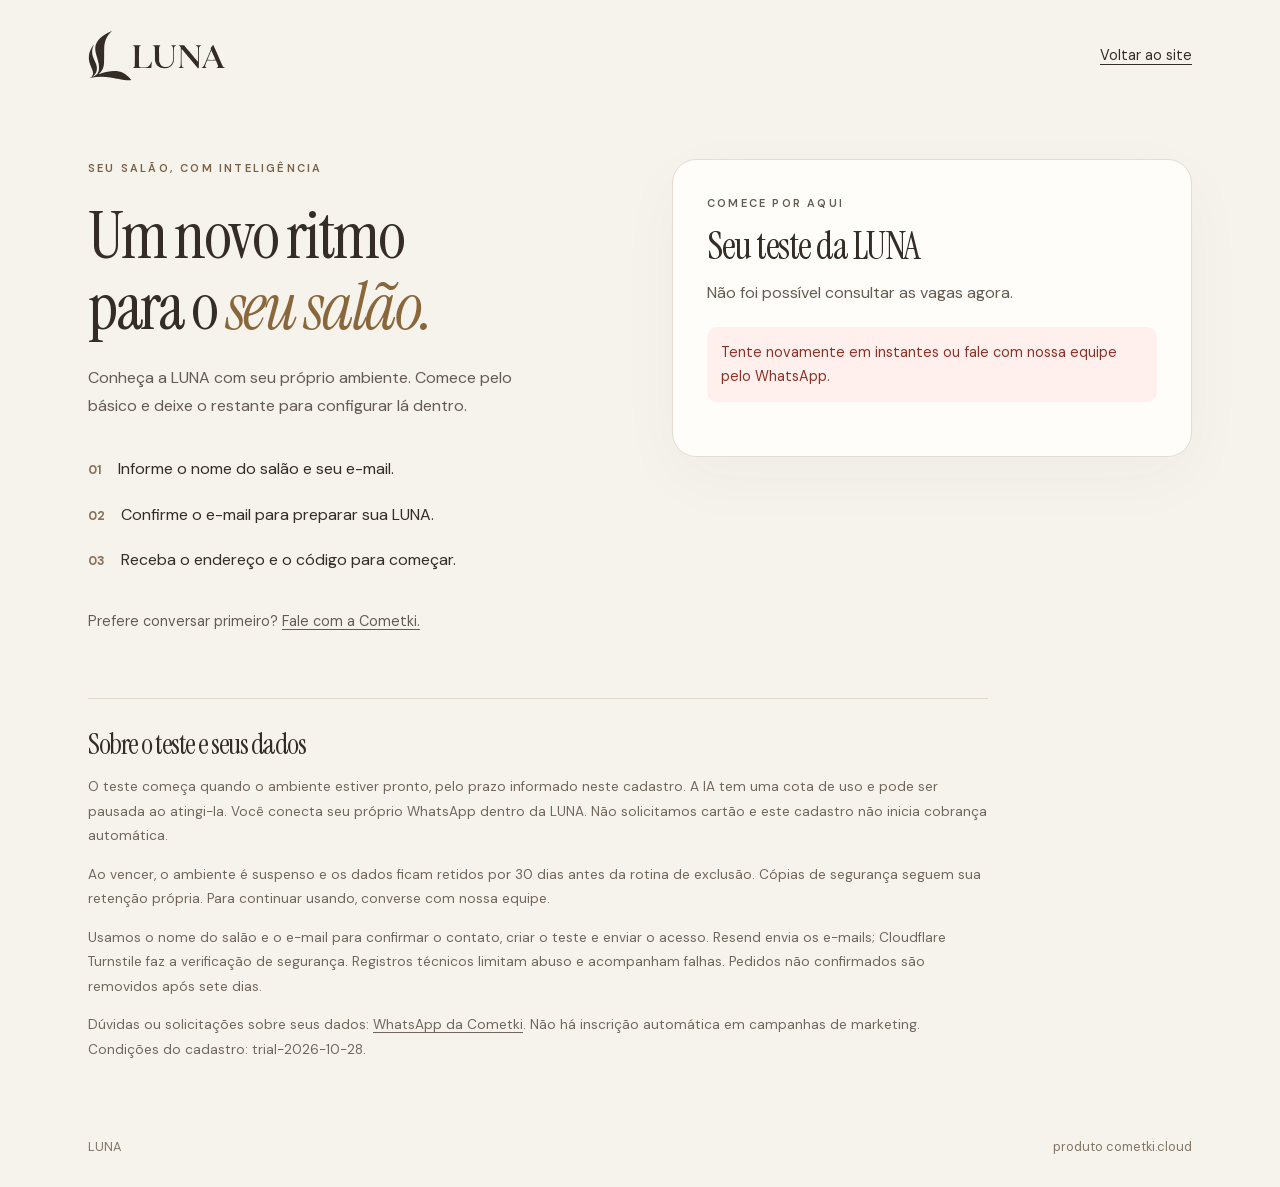
==== experimentar/index.html @ ce00b7dc "fix: adapta Turnstile aos formulários em telas pequenas" ====
<!doctype html>
<html lang="pt-BR">
<head>
  <meta charset="utf-8">
  <meta name="viewport" content="width=device-width, initial-scale=1, viewport-fit=cover">
  <meta name="theme-color" content="#342c25">
  <meta name="referrer" content="no-referrer">
  <meta name="robots" content="noindex, nofollow">
  <title>Experimente a LUNA — Seu salão, com inteligência</title>
  <meta name="description" content="Comece seu teste da LUNA. Informe o nome do salão e confirme seu e-mail para receber o acesso.">
  <link rel="canonical" href="https://luna.cometki.app/experimentar">
  <link rel="icon" href="/assets/imagens/marca/favicon.svg" type="image/svg+xml">
  <link rel="stylesheet" href="/assets/css/site.css?v=1.3.0">
  <link rel="stylesheet" href="/assets/css/trial.css?v=1.3.1">
  <script src="/assets/js/trial.js?v=1.3.1" defer></script>
</head>
<body class="pagina-trial">
  <a class="pular" href="#cadastro">Pular para o cadastro</a>
  <header class="topo-trial"><a href="/" aria-label="LUNA, início"><img src="/assets/imagens/marca/luna-horizontal-cafe.svg" width="160" height="59" alt="LUNA"></a><a href="/">Voltar ao site</a></header>
  <main class="conteudo-trial" id="cadastro">
    <section class="convite-trial" aria-labelledby="titulo">
      <p class="sobretitulo">SEU SALÃO, COM INTELIGÊNCIA</p>
      <h1 id="titulo">Um novo ritmo<br>para o <em>seu salão.</em></h1>
      <p>Conheça a LUNA com seu próprio ambiente. Comece pelo básico e deixe o restante para configurar lá dentro.</p>
      <ol class="passos-trial"><li><span>01</span> Informe o nome do salão e seu e-mail.</li><li><span>02</span> Confirme o e-mail para preparar sua LUNA.</li><li><span>03</span> Receba o endereço e o código para começar.</li></ol>
      <p class="ajuda-trial">Prefere conversar primeiro? <a href="https://wa.me/5567992938193" target="_blank" rel="noopener noreferrer">Fale com a Cometki.</a></p>
    </section>
    <section class="cartao-trial" aria-labelledby="titulo-formulario">
      <p class="sobretitulo">COMECE POR AQUI</p><h2 id="titulo-formulario">Seu teste da LUNA</h2>
      <p id="resumo-trial">Consultando a disponibilidade…</p>
      <div id="mensagem" class="mensagem-trial" role="status" aria-live="polite" hidden></div>
      <form id="form-trial" hidden>
        <label for="nome">Nome do salão<input id="nome" name="nome" autocomplete="organization" minlength="2" maxlength="150" placeholder="Ex.: Studio Aurora" required></label>
        <label for="email">Seu e-mail<input id="email" name="email" type="email" autocomplete="email" maxlength="255" placeholder="voce@exemplo.com" required></label>
        <p class="nota-trial">O endereço será criado automaticamente em <strong>identificador.cometki.app</strong>.</p>
        <label class="aceite-trial"><input id="aceite" type="checkbox" required><span>Li e aceito as <a href="#condicoes">condições do teste e o uso dos dados para este cadastro</a>.</span></label>
        <button class="botao" id="solicitar" type="submit">Receber confirmação por e-mail</button>
      </form>
      <div id="confirmacao" hidden><p>Este link confirma seu e-mail. Clique abaixo para preparar seu ambiente.</p><button class="botao" id="confirmar" type="button">Confirmar e criar meu teste</button></div>
      <div id="acompanhamento" hidden><h3 id="estado-titulo">Confira seu e-mail</h3><p id="estado-texto"></p><button class="botao botao-secundario" id="reenviar" type="button" hidden>Reenviar confirmação</button><a class="botao" id="abrir-luna" hidden>Abrir minha LUNA</a></div>
      <div id="turnstile" aria-label="Verificação de segurança" hidden></div>
      <p class="nota-trial" id="nota-seguranca" hidden>A verificação de segurança protege as vagas de teste. Se não carregar, <a href="https://wa.me/5567992938193" target="_blank" rel="noopener noreferrer">fale com nossa equipe</a>.</p>
      <noscript><p>Ative o JavaScript para fazer o cadastro ou <a href="https://wa.me/5567992938193">fale com nossa equipe pelo WhatsApp</a>.</p></noscript>
    </section>
    <section class="condicoes-trial" id="condicoes" aria-labelledby="titulo-condicoes"><h2 id="titulo-condicoes">Sobre o teste e seus dados</h2>
      <p>O teste começa quando o ambiente estiver pronto, pelo prazo informado neste cadastro. A IA tem uma cota de uso e pode ser pausada ao atingi-la. Você conecta seu próprio WhatsApp dentro da LUNA. Não solicitamos cartão e este cadastro não inicia cobrança automática.</p>
      <p>Ao vencer, o ambiente é suspenso e os dados ficam retidos por 30 dias antes da rotina de exclusão. Cópias de segurança seguem sua retenção própria. Para continuar usando, converse com nossa equipe.</p>
      <p>Usamos o nome do salão e o e-mail para confirmar o contato, criar o teste e enviar o acesso. Resend envia os e-mails; Cloudflare Turnstile faz a verificação de segurança. Registros técnicos limitam abuso e acompanham falhas. Pedidos não confirmados são removidos após sete dias.</p>
      <p>Dúvidas ou solicitações sobre seus dados: <a href="https://wa.me/5567992938193" target="_blank" rel="noopener noreferrer">WhatsApp da Cometki</a>. Não há inscrição automática em campanhas de marketing. Condições do cadastro: trial-2026-10-28.</p>
    </section>
  </main>
  <footer class="fim-trial"><span>LUNA</span><span>produto cometki.cloud</span></footer>
</body>
</html>
---- assets/css/site.css ----
@font-face{font-family:"DM Sans";font-style:normal;font-weight:400 700;font-display:swap;src:url("../fontes/dm-sans.woff2") format("woff2")}
@font-face{font-family:"Instrument Serif";font-style:normal;font-weight:400;font-display:swap;src:url("../fontes/instrument-serif.woff2") format("woff2")}
@font-face{font-family:"Instrument Serif";font-style:italic;font-weight:400;font-display:swap;src:url("../fontes/instrument-serif-italico.woff2") format("woff2")}
:root{--fundo:#342c25;--superficie:#44392f;--creme:#fff4e3;--suave:#e0cfb9;--borda:#77614b;--ouro:#edc77e;--fonte:"DM Sans",Arial,sans-serif;--editorial:"Instrument Serif",Georgia,serif;color-scheme:dark}
*{box-sizing:border-box}
html{scroll-behavior:smooth;scroll-padding-top:105px}
body{margin:0;background:var(--fundo);color:var(--creme);font:400 16px/1.65 var(--fonte);-webkit-font-smoothing:antialiased}
body.dialogo-aberto{overflow:hidden}
[hidden]{display:none!important}
::selection{background:var(--ouro);color:var(--fundo)}
a{color:inherit;text-decoration:none}
button,input{font:inherit}
button{color:inherit;cursor:pointer}
button,a{-webkit-tap-highlight-color:transparent;touch-action:manipulation}
button{border:0}
img{display:block;max-width:100%;height:auto}
figure,p,h1,h2,h3,h4{margin:0}
svg.icone{width:21px;height:21px;fill:none;stroke:currentColor;stroke-width:1.5;stroke-linecap:round;stroke-linejoin:round;flex-shrink:0;vertical-align:middle}
.simbolos{position:absolute;width:0;height:0;overflow:hidden}
:focus-visible{outline:2px solid var(--ouro);outline-offset:6px}
.limite{width:min(1240px,calc(100% - 96px));margin-inline:auto}
.secao{padding-block:112px}
.sobretitulo{font-size:11px;font-weight:600;letter-spacing:2.2px;line-height:1.7;color:var(--ouro);display:flex;align-items:center;gap:10px}
.ponto{width:6px;height:6px;display:inline-block;background:var(--ouro);border-radius:50%;box-shadow:0 0 0 4px #d4a85312;flex-shrink:0}
h1,h2{font-family:var(--editorial);font-weight:400;letter-spacing:-1.5px;line-height:1.05}
h1{font-size:clamp(64px,5.9vw,88px)}
h2{font-size:clamp(48px,4.8vw,68px)}
h1 em,h2 em{color:var(--ouro);font-weight:400}
h3{font-size:25px;font-weight:500;line-height:1.25;letter-spacing:-.6px}
.texto-secao{font-size:17px;color:var(--suave);line-height:1.8;max-width:470px}
.botao{display:inline-flex;justify-content:center;align-items:center;gap:22px;min-height:56px;padding:15px 25px;border:1px solid var(--ouro);border-radius:7px;background:var(--ouro);color:#211a10;font-size:14px;font-weight:700;line-height:1.5;transition:background .2s,transform .2s,box-shadow .2s}
.botao:hover{background:#e5bf78;box-shadow:0 5px 28px #d4a85320;transform:translateY(-2px)}
.botao-pequeno{min-height:44px;padding:10px 17px;gap:14px;font-size:12px}
.botao .icone{width:18px;height:18px}
.link-texto{display:inline-flex;align-items:center;gap:16px;font-size:13px;font-weight:500;padding-block:12px;color:var(--creme);text-underline-offset:6px}
.link-texto:hover{text-decoration:underline;color:var(--ouro)}
.link-texto>span{font-size:23px;font-weight:400}
.pular{position:fixed;top:8px;left:8px;padding:10px 20px;background:var(--ouro);color:var(--fundo);z-index:100;transform:translateY(-150%)}
.pular:focus{transform:none}

/* Navegação discreta: a marca e a ação comercial permanecem claras. */
.cabecalho{height:92px;border-bottom:1px solid var(--borda);background:#3b3129;position:relative;z-index:20}
.navegacao{height:100%;display:flex;align-items:center;justify-content:space-between;gap:32px}
.marca{display:inline-flex;align-items:center;flex-shrink:0;min-height:44px}
.marca img{width:160px;height:auto}
.assinatura-produto{margin-top:24px;color:var(--suave);font-size:11px}
.links-navegacao{display:flex;gap:30px;font-size:12px;color:var(--suave)}
.links-navegacao a{padding-block:12px}
.links-navegacao a:hover{color:var(--creme)}
.abrir-menu{display:none}

/* Abertura com capturas reais sobre uma composição de lua e órbitas. */
.abertura{display:grid;grid-template-columns:1.07fr 1fr;gap:28px;align-items:center;padding-block:66px 65px;min-height:755px}
.abertura-texto{position:relative;z-index:2;padding-bottom:24px}
.abertura .sobretitulo{margin-bottom:27px}
.abertura h1{margin-bottom:24px}
.introducao{font-size:19px;line-height:1.6;letter-spacing:-.2px}
.abertura-descricao{color:var(--suave);font-size:14px;max-width:392px;margin-top:17px;line-height:1.8}
.abertura-acoes{display:flex;align-items:flex-start;flex-direction:column;gap:7px;margin-top:28px}
.abertura-notas{display:flex;flex-wrap:wrap;gap:17px;margin-top:18px;font-size:10px;color:var(--suave)}
.abertura-notas>span{display:flex;align-items:center;gap:6px}
.abertura-notas .icone{width:13px;height:13px;color:var(--ouro)}
.abertura-visual{height:595px;position:relative;isolation:isolate}
.orbita{position:absolute;width:570px;height:570px;top:0;left:-10px;border:1px solid #d4a85315;border-radius:50%;background:radial-gradient(ellipse at 58% 43%,#b987351a,transparent 65%);z-index:-1}
.orbita::before,.orbita::after{content:"";position:absolute;border:1px solid #d4a85312;border-radius:50%;inset:35px}
.orbita::after{inset:82px}
.mini-agenda{position:absolute;width:470px;left:-14px;top:125px;transform:rotate(-6deg);background:var(--superficie);border:1px solid #756043;border-radius:12px;overflow:hidden;box-shadow:0 20px 60px #0006}
.barra-janela{display:flex;align-items:center;justify-content:space-between;padding:9px 13px;font-size:8px;letter-spacing:.8px;border-bottom:1px solid var(--borda);color:var(--suave)}
.barra-janela .icone{width:12px;height:12px}
.pontos-janela{font-size:7px;letter-spacing:3px;color:#80725b}
.telefone{padding:7px;background:#171412;border:1px solid #7a6850;border-radius:35px;overflow:hidden;box-shadow:0 30px 65px #0005;position:relative}
.telefone img{width:100%;border-radius:0 0 20px 20px}
.telefone-topo{height:25px;display:flex;align-items:center;justify-content:space-between;padding:0 12px;font-size:9px;color:var(--creme);position:relative}
.ilha{position:absolute;top:0;left:50%;transform:translateX(-50%);height:14px;width:60px;border-radius:20px;background:#080808}
.telefone-base{height:11px;position:relative}
.telefone-base::after{content:"";width:65px;height:3px;border-radius:4px;background:#746c5c;position:absolute;top:7px;left:50%;transform:translateX(-50%)}
.telefone-hero{position:absolute;width:250px;top:5px;right:12px;transform:rotate(5deg)}
.selo-ia{position:absolute;left:0;bottom:44px;display:flex;align-items:center;gap:12px;padding:15px 18px;background:#493b2ff5;border:1px solid #665035;border-radius:12px;box-shadow:0 12px 40px #0005;font-size:13px;line-height:1.4}
.selo-ia small{display:block;font-size:9px;color:var(--suave);margin-top:4px}
.selo-icone{display:grid;place-items:center;border:1px solid #6b5230;border-radius:50%;width:34px;height:34px;color:var(--ouro)}
.selo-ia>.ponto{margin-left:12px;background:#8fcf9a;box-shadow:0 0 0 4px #8fcf9a12}
.legenda-hero{position:absolute;bottom:6px;right:20px;font-size:9px;letter-spacing:.4px;color:var(--suave)}
.faixa-recursos{border-block:1px solid var(--borda);background:#493b2f}
.faixa-recursos>.limite{display:flex;align-items:center;justify-content:space-between;gap:24px;padding-block:28px}
.faixa-recursos span{display:flex;align-items:center;gap:11px;font-size:12px;line-height:1.5}
.faixa-recursos span:first-child{display:block;font-size:11px;color:var(--suave);padding-right:22px;border-right:1px solid var(--borda)}
.faixa-recursos strong{font-weight:500;color:var(--creme)}
.faixa-recursos .icone{color:var(--ouro);width:18px;height:18px}

/* A narrativa da IA apresenta benefício, funcionamento e evidência. */
.inteligencia-abertura{display:flex;align-items:end;justify-content:space-between;gap:60px;margin-bottom:50px}
.inteligencia h2{margin-top:20px}
.inteligencia-abertura>.texto-secao{max-width:380px;font-size:15px;padding-bottom:6px}
.ia-composicao{display:grid;grid-template-columns:.8fr 1.2fr;border:1px solid var(--borda);border-radius:14px;overflow:hidden;background:var(--superficie)}
.ia-explicacao{padding:38px 36px}
.etiqueta{display:flex;align-items:center;gap:7px;color:var(--ouro);font-size:10px}
.etiqueta .icone{width:15px;height:15px}
.ia-explicacao h3{margin-top:16px;font-size:30px;font-weight:400}
.passos-ia{list-style:none;padding:0;margin:27px 0 11px;display:flex;flex-direction:column;gap:24px}
.passos-ia>li{display:flex;gap:16px}
.passos-ia>li>span{color:var(--ouro);font:italic 21px var(--editorial);line-height:1.4}
.passos-ia h4{font-size:13px;font-weight:500;line-height:1.5;margin-bottom:6px}
.passos-ia p{font-size:12px;line-height:1.75;color:var(--suave);max-width:286px}
.ia-explicacao .link-texto{font-size:11px}
.ia-print{min-width:0;background:linear-gradient(145deg,#584633,#3c3229);display:flex;flex-direction:column;justify-content:center;padding:24px;border-left:1px solid var(--borda);position:relative}
.cabecalho-print{display:flex;align-items:center;gap:8px;letter-spacing:1.6px;font-size:9px;padding:0 2px 21px;color:var(--suave)}
.cabecalho-print>.icone{margin-left:auto;color:var(--ouro)}
.ampliavel{position:relative;display:block;width:100%;background:var(--fundo);padding:0;border:1px solid #514333;border-radius:9px;overflow:hidden;text-align:left}
.ampliavel img{width:100%;transition:filter .25s}
.ampliavel:hover img{filter:brightness(1.08)}
.ampliar{position:absolute;bottom:13px;right:13px;display:flex;gap:7px;align-items:center;padding:9px 12px;border:1px solid #756043;border-radius:6px;background:#121010e8;font-size:9px;color:var(--creme)}
.ampliar>.icone{width:14px;height:14px}
figcaption{font-size:9px;line-height:1.6;color:var(--suave);margin-top:15px;text-align:center}
.detalhes-ia{display:grid;grid-template-columns:repeat(3,1fr);gap:48px;margin-top:48px}
.detalhes-ia>div{position:relative;padding-left:39px}
.detalhes-ia .icone{position:absolute;left:0;top:2px;color:var(--ouro)}
.detalhes-ia h3{font-size:14px;font-weight:500;letter-spacing:0}
.detalhes-ia p{font-size:12px;color:var(--suave);margin-top:10px;max-width:285px;line-height:1.8}

/* Abas progressivas mantêm a página enxuta sem diminuir os prints no celular. */
.produto{border-block:1px solid var(--borda);background:#40352c}
.cabecalho-secao{text-align:center}
.cabecalho-secao .sobretitulo{justify-content:center}
.cabecalho-secao h2{margin-block:18px}
.cabecalho-secao .texto-secao{margin-inline:auto;max-width:550px;font-size:15px}
.abas{display:flex;width:max-content;max-width:100%;margin:37px auto 55px;padding:5px;gap:5px;border:1px solid var(--borda);border-radius:9px;background:var(--fundo)}
.abas button{background:transparent;color:var(--suave);display:flex;align-items:center;justify-content:center;gap:9px;font-size:12px;padding:12px 22px;border-radius:5px;min-height:44px;transition:background .2s,color .2s}
.abas button[aria-selected=true]{background:var(--ouro);color:#211a10}
.abas button:hover{color:var(--creme);background:var(--superficie)}
.abas button[aria-selected=true]:hover{background:#e5bf78;color:#211a10}
.abas .icone{width:17px;height:17px}
.painel-recurso{display:grid;grid-template-columns:.68fr 1.55fr;gap:60px;align-items:center;min-height:470px}
.recurso-texto h3{font-size:31px;font-weight:400;line-height:1.25;margin-block:17px}
.numero-editorial{font:italic 30px/1 var(--editorial);color:var(--ouro)}
.recurso-texto>p{font-size:13px;color:var(--suave);line-height:1.8}
.lista-check{padding:0;list-style:none;margin:24px 0 0;font-size:11px;color:var(--creme);display:flex;flex-direction:column;gap:15px}
.lista-check li{position:relative;padding-left:21px}
.lista-check li::before{content:"✓";position:absolute;left:0;top:-1px;color:var(--ouro);font-size:14px}
.recurso-print{min-width:0}
.recurso-print .ampliavel{box-shadow:0 15px 40px #0003}

/* Uma pausa clara na composição destaca o uso no celular. */
.mobilidade{background:#cbb896;color:#2a211b;overflow:hidden}
.mobilidade-grade{display:grid;grid-template-columns:1fr 1fr;gap:95px;align-items:center;padding-top:90px}
.mobilidade-visual{align-self:end;position:relative;height:606px;display:flex;justify-content:center;align-items:flex-start;padding-top:12px;isolation:isolate}
.circulo-mobile{position:absolute;width:490px;height:490px;top:52px;background:#b8a17c;border-radius:50%;z-index:-1}
.circulo-mobile::after{content:"";position:absolute;inset:-25px;border:1px solid #9c8463;border-radius:50%}
.telefone-mobile{width:280px;transform:rotate(-6deg);border-color:#6a5740;box-shadow:0 20px 65px #533e4133}
.anotacao-mobile{position:absolute;right:-10px;bottom:126px;display:flex;align-items:center;gap:10px;padding:17px 22px;border:1px solid #d0b996;background:#ddc8a6;border-radius:9px;font-size:11px;line-height:1.6;box-shadow:0 8px 25px #84673c12}
.anotacao-mobile .icone{color:#826022;width:28px;height:28px}
.anotacao-mobile strong{font-weight:500}
.mobilidade-texto{padding-bottom:75px}
.mobilidade .sobretitulo{color:#5b3b18}
.mobilidade h2{margin:20px 0 24px}
.mobilidade h2 em{color:#6c461c}
.mobilidade .texto-secao{color:#4c3a2c;font-size:15px;max-width:410px}
.lista-mobile{margin:30px 0 27px;list-style:none;padding:0;display:flex;flex-direction:column;gap:21px}
.lista-mobile li{display:flex;gap:12px}
.lista-mobile .icone{width:16px;height:16px;margin-top:2px;color:#85632d}
.lista-mobile strong{display:block;font-size:12px;font-weight:600;margin-bottom:4px}
.lista-mobile span{display:block;font-size:12px;line-height:1.65;color:#4c3a2c;max-width:335px}
.botao-escuro{background:#241d18;border-color:#241d18;color:var(--creme)}
.botao-escuro:hover{background:#463522}

.duvidas{display:grid;grid-template-columns:.85fr 1.2fr;gap:100px}
.duvidas h2{margin-block:20px}
.duvidas .texto-secao{font-size:14px;margin-bottom:20px}
.perguntas details{border-bottom:1px solid var(--borda)}
.perguntas details:first-child{border-top:1px solid var(--borda)}
.perguntas summary{list-style:none;cursor:pointer;display:flex;align-items:center;justify-content:space-between;gap:25px;padding:22px 0;font-size:13px;font-weight:500;line-height:1.55}
.perguntas summary::-webkit-details-marker{display:none}
.perguntas summary .icone{width:17px;height:17px;color:var(--ouro);transition:transform .2s}
.perguntas details[open] summary .icone{transform:rotate(45deg)}
.perguntas details>p{font-size:12px;line-height:1.9;color:var(--suave);padding:0 32px 23px 0}
.convite{text-align:center;position:relative;isolation:isolate;border:1px solid #5b452a;border-radius:14px;padding:66px 30px;overflow:hidden;background:radial-gradient(ellipse at 50% 130%,#69512d55,transparent 70%),#493a2b}
.convite .sobretitulo{justify-content:center;font-size:9px}
.convite h2{font-size:70px;margin-block:23px}
.convite>p:not(.sobretitulo){font-size:14px;color:var(--suave)}
.convite .botao{margin-top:30px}
.convite-nota{display:block;font-size:10px;margin-top:14px;color:var(--suave)}
.convite-lua{position:absolute;z-index:-1;width:650px;height:650px;left:50%;top:38px;transform:translateX(-50%);border:1px solid #d4a85312;border-radius:50%}
.convite-lua::after{position:absolute;content:"";inset:32px;border:1px solid #d4a8530d;border-radius:50%}
.rodape{padding-block:65px 30px}
.rodape-linha{display:flex;align-items:center;justify-content:space-between;gap:40px;padding-bottom:35px}
.rodape-linha>p{font-size:11px;line-height:1.8;color:var(--suave)}
.rodape-linha strong{color:var(--creme);font-weight:500}
.voltar-topo{font-size:10px;color:var(--suave);padding:14px 0}
.voltar-topo span{margin-left:18px;color:var(--ouro);font-size:18px}
.rodape-base{display:flex;justify-content:space-between;align-items:center;gap:20px;border-top:1px solid var(--borda);padding-top:24px;font-size:9px;color:var(--suave)}
.link-simples{padding:10px 0;background:transparent;font-size:inherit;text-decoration:underline;text-underline-offset:4px}
.barra-celular{display:none}

/* Diálogos nativos preservam foco, tecla Esc e navegação por teclado. */
dialog{color:var(--creme);background:var(--superficie);border:1px solid #725938;border-radius:12px;padding:0}
dialog::backdrop{background:#070605e8;backdrop-filter:blur(8px)}
.visualizador{max-width:min(1440px,95vw);width:max-content;max-height:95dvh}
.visualizador-barra{display:flex;justify-content:space-between;align-items:center;gap:30px;padding:12px 16px;position:sticky;top:0;background:var(--superficie);z-index:2}
.visualizador-barra h2{font:500 13px/1.5 var(--fonte);letter-spacing:0}
.fechar-dialogo{display:grid;place-items:center;background:var(--fundo);width:44px;height:44px;border-radius:50%;flex-shrink:0}
.fechar-dialogo:hover{background:var(--borda)}
.visualizador-imagem{overflow:auto;max-height:calc(95dvh - 115px)}
.visualizador-imagem img{max-height:calc(95dvh - 115px);object-fit:contain;width:auto;max-width:100%;margin:auto}
.visualizador>p{font-size:10px;text-align:center;padding:10px 15px;color:var(--suave)}
.privacidade{max-width:560px;width:calc(100% - 32px);padding:34px;max-height:90dvh}
.privacidade>.fechar-dialogo{float:right}
.privacidade h2{font-size:45px;margin:25px 0}
.privacidade p:not(.sobretitulo){font-size:14px;color:var(--suave);margin-top:16px}
.privacidade a{text-decoration:underline;color:var(--creme)}
.privacidade .nota{font-size:11px!important}

@media(min-width:1500px){.abertura{min-height:790px}.abertura-visual{height:625px}.telefone-hero{width:270px}.mini-agenda{top:140px}.selo-ia{bottom:42px}}
@media(max-width:1150px){
  .limite{width:calc(100% - 64px)}.abertura{grid-template-columns:1fr 1fr;gap:5px;min-height:710px}h1{font-size:66px}
  .abertura-visual{height:550px}.telefone-hero{width:225px;right:0;top:10px}.mini-agenda{width:385px;left:0;top:135px}.orbita{width:440px;height:440px;top:40px}
  .selo-ia{bottom:38px;padding:12px;gap:8px;font-size:11px}.selo-ia>.ponto{margin-left:3px}.legenda-hero{font-size:8px;right:0}
  .links-navegacao{gap:20px}.painel-recurso{gap:35px;min-height:395px}.ia-explicacao{padding:27px}.ia-print{padding:19px}
  .mobilidade-grade{gap:55px}.circulo-mobile{width:390px;height:390px;top:82px}.mobilidade-visual{height:610px}.anotacao-mobile{right:-18px}.duvidas{gap:60px}
}
@media(max-width:900px){
  .links-navegacao{gap:18px;font-size:11px}.cabecalho-contato{display:none}.abertura{padding-block:50px;min-height:640px}
  h1{font-size:56px}.introducao{font-size:16px}.abertura-descricao{font-size:13px}.abertura .sobretitulo{font-size:9px;letter-spacing:1.3px}
  .abertura-visual{height:515px}.telefone-hero{width:206px;top:6px;right:0}.mini-agenda{width:310px;top:140px}.orbita{width:370px;height:370px;left:-25px;top:60px}
  .selo-ia{bottom:38px;left:-10px;font-size:10px}.selo-icone{width:28px;height:28px}.selo-ia small{font-size:8px}.selo-ia>.ponto{display:none}
  .faixa-recursos>.limite{gap:15px}.faixa-recursos span{font-size:10px;gap:8px}.faixa-recursos span:first-child{display:none}
  .secao{padding-block:80px}.inteligencia-abertura{gap:30px}.inteligencia-abertura>.texto-secao{max-width:300px;font-size:13px}
  .ia-composicao{grid-template-columns:1fr}.ia-explicacao{padding:35px}.ia-explicacao h3{font-size:32px}
  .passos-ia{display:grid;grid-template-columns:repeat(3,1fr);gap:24px}.passos-ia>li{display:block}.passos-ia>li>span{display:block;margin-bottom:9px}
  .ia-print{border-left:0;border-top:1px solid var(--borda);padding:30px}.detalhes-ia{gap:22px}.detalhes-ia>div{padding-left:0}.detalhes-ia .icone{position:static;margin-bottom:15px}
  .painel-recurso{grid-template-columns:1fr;gap:30px}.recurso-texto{display:grid;grid-template-columns:1fr 1fr;column-gap:40px}.numero-editorial{grid-column:1/-1}.recurso-texto h3{margin:10px 0;grid-column:1;grid-row:2/4}.recurso-texto>p{grid-column:2;grid-row:2}.lista-check{grid-column:2;grid-row:3;margin-top:18px;gap:10px}
  .mobilidade-grade{gap:30px;padding-top:65px}.mobilidade-visual{height:585px}.telefone-mobile{width:245px}.mobilidade-texto{padding-bottom:55px}.mobilidade h2{font-size:54px}.mobilidade .texto-secao{font-size:13px}.anotacao-mobile{bottom:72px;right:0;font-size:10px;padding:13px}.circulo-mobile{width:320px;height:320px}
  .duvidas{gap:45px;grid-template-columns:.8fr 1.2fr}.duvidas h2{font-size:50px}.perguntas summary{font-size:12px}
}
@media(max-width:700px){
  html{scroll-padding-top:25px}.limite{width:calc(100% - 40px)}.secao{padding-block:68px}.cabecalho{height:78px}.navegacao{gap:16px}
  .marca img{width:125px;height:auto}
  .cabecalho-contato{display:inline-flex;margin-left:auto;padding:10px 12px;font-size:10px;gap:9px;min-height:42px}.cabecalho-contato .icone{width:15px}
  .abrir-menu{display:flex;background:transparent;flex-direction:column;justify-content:center;align-items:center;gap:6px;width:40px;height:44px;margin-right:-10px}
  .abrir-menu span{height:1px;width:18px;background:var(--creme);transition:transform .2s}
  .abrir-menu[aria-expanded=true] span:first-child{transform:translateY(3.5px) rotate(45deg)}
  .abrir-menu[aria-expanded=true] span:last-child{transform:translateY(-3.5px) rotate(-45deg)}
  .links-navegacao{display:none;position:absolute;top:77px;left:0;right:0;flex-direction:column;gap:0;padding:16px 24px;background:var(--superficie);border-bottom:1px solid var(--borda);font-size:14px;box-shadow:0 20px 30px #0006}
  .links-navegacao.aberto{display:flex}.links-navegacao a{padding:14px 0;border-bottom:1px solid var(--borda)}.links-navegacao a:last-child{border:0}
  .abertura{display:flex;flex-direction:column;gap:5px;padding-block:42px 22px;min-height:0}
  .abertura-texto{width:100%;padding-bottom:0;text-align:center}
  .abertura .sobretitulo{justify-content:center;font-size:8px;letter-spacing:1.8px;margin-bottom:21px;gap:8px}
  h1{font-size:clamp(45px,11.5vw,68px);letter-spacing:-.8px;line-height:1.06}
  .abertura h1{margin-bottom:19px}.introducao{font-size:15px;line-height:1.6}.abertura-descricao{font-size:12px;max-width:330px;line-height:1.8;margin:14px auto 0}
  .abertura-acoes{align-items:center;margin-top:23px;gap:7px}.abertura .botao{min-height:52px;padding:14px 23px;font-size:12px;gap:27px}.abertura .link-texto{font-size:11px;padding-block:6px}
  .abertura-notas{justify-content:center;font-size:8px;gap:16px;margin-top:13px}.abertura-notas .icone{width:12px;height:12px}
  .abertura-visual{width:100%;max-width:390px;height:530px;margin-top:22px}
  .orbita{width:350px;height:350px;left:calc(50% - 175px);top:65px}
  .telefone-hero{width:215px;right:25px;top:0;transform:rotate(5deg);border-radius:30px;padding:6px}
  .mini-agenda{width:300px;left:0;top:122px;transform:rotate(-7deg);border-radius:9px}
  .barra-janela{font-size:7px;padding:7px 11px}.barra-janela .icone{width:10px}
  .selo-ia{left:0;bottom:25px;font-size:11px;padding:13px 15px;gap:10px;border-radius:10px}.selo-ia small{font-size:8px}.selo-ia>.ponto{display:block}.selo-icone{width:32px;height:32px}
  .legenda-hero{bottom:0;right:0;font-size:8px;letter-spacing:0}
  .faixa-recursos>.limite{display:grid;grid-template-columns:1fr 1fr;gap:19px 18px;padding-block:24px}.faixa-recursos span{font-size:10px;gap:10px}.faixa-recursos .icone{width:17px;height:17px}
  .sobretitulo{font-size:9px;letter-spacing:1.7px}h2{font-size:49px;letter-spacing:-.7px}.texto-secao{font-size:14px}
  .inteligencia-abertura{display:block;margin-bottom:28px}.inteligencia h2{margin-top:16px}.inteligencia-abertura>.texto-secao{margin-top:22px;max-width:100%;font-size:13px}
  .ia-composicao{border-radius:11px}.ia-explicacao{padding:27px 24px}.ia-explicacao h3{font-size:28px;line-height:1.3}
  .etiqueta{font-size:9px}.passos-ia{display:flex;gap:21px;margin-top:26px}.passos-ia>li{display:flex;gap:14px}.passos-ia>li>span{margin:0;font-size:22px}.passos-ia h4{font-size:13px}.passos-ia p{font-size:12px;max-width:100%}
  .ia-explicacao .link-texto{padding-bottom:0;margin-top:6px;font-size:11px}
  .ia-print{padding:23px 22px;background:linear-gradient(145deg,#584633,#3c3229)}.cabecalho-print{font-size:8px;letter-spacing:1.2px;padding-bottom:20px}
  .ia-print .ampliavel{max-width:290px;margin-inline:auto;border-radius:10px}.ia-print .ampliavel img{aspect-ratio:390/844}
  .ampliar{bottom:10px;right:9px;padding:8px;background:#121010f2}.ampliar>span{display:none}.ampliar>.icone{width:17px;height:17px}
  figcaption{font-size:8px;margin-top:13px}
  .detalhes-ia{grid-template-columns:1fr;margin-top:30px;gap:24px}.detalhes-ia>div{padding-left:39px}.detalhes-ia .icone{position:absolute;top:1px}.detalhes-ia h3{font-size:14px}.detalhes-ia p{font-size:12px;margin-top:7px;max-width:100%}
  .cabecalho-secao h2{margin-block:16px}.cabecalho-secao .texto-secao{font-size:13px;max-width:280px}.abas{width:100%;gap:2px;padding:4px;margin:27px auto 32px}
  .abas button{flex:1;min-width:0;flex-direction:column;gap:5px;font-size:9px;padding:9px 4px;min-height:60px}.abas .icone{width:18px;height:18px}
  .painel-recurso{display:flex;flex-direction:column;gap:25px;align-items:stretch;min-height:0}.recurso-texto{display:block}.numero-editorial{font-size:24px}
  .recurso-texto h3{font-size:28px;margin:12px 0 16px}.recurso-texto h3 br{display:none}.recurso-texto>p{font-size:13px}.lista-check{margin-top:18px;gap:11px;font-size:11px}
  .recurso-print{padding:22px 22px 17px;border:1px solid var(--borda);border-radius:12px;background:#4b3c2f}
  .recurso-print .ampliavel{max-width:290px;margin-inline:auto}.recurso-print .ampliavel img{aspect-ratio:390/780}
  .mobilidade-grade{display:flex;flex-direction:column-reverse;gap:26px;padding-top:60px}.mobilidade-texto{width:100%;padding-bottom:0}.mobilidade h2{font-size:51px;margin-top:17px}.mobilidade .texto-secao{font-size:13px}.lista-mobile{gap:20px;margin-block:27px}.lista-mobile strong{font-size:13px}.lista-mobile span{font-size:12px}
  .mobilidade .botao{font-size:12px;min-height:52px}.mobilidade-visual{width:100%;height:513px;padding-top:10px;margin-top:12px}
  .telefone-mobile{width:245px;transform:rotate(-5deg);border-radius:32px}.circulo-mobile{width:330px;height:330px;left:calc(50% - 165px);top:80px}
  .anotacao-mobile{bottom:36px;right:0;font-size:10px;padding:13px 16px}.anotacao-mobile .icone{width:24px}
  .duvidas{display:block}.duvidas h2{font-size:49px}.duvidas h2 br{display:none}.duvidas .texto-secao{font-size:13px;margin-bottom:10px}.duvidas .texto-secao br{display:none}.duvidas .link-texto{font-size:12px}.perguntas{margin-top:27px}
  .perguntas summary{font-size:13px;padding-block:20px;gap:17px}.perguntas details>p{font-size:12px;padding-right:10px;line-height:1.85}
  .convite{padding:45px 20px;border-radius:11px}.convite .sobretitulo{font-size:7px;letter-spacing:1.25px;max-width:210px;margin:auto}.convite h2{font-size:49px;margin-block:20px}.convite>p:not(.sobretitulo){font-size:12px;max-width:250px;margin:auto}.convite .botao{min-height:52px;font-size:12px;padding:14px 20px;margin-top:24px}.convite-nota{font-size:8px}
  .rodape{padding-block:45px 115px}.rodape-linha{display:grid;grid-template-columns:1fr 1fr;gap:24px;padding-bottom:22px}.rodape-linha>p{font-size:9px;text-align:right}.voltar-topo{font-size:9px;padding:0;grid-column:1/-1}.voltar-topo span{font-size:16px}
  .rodape-base{display:flex;flex-direction:column;align-items:flex-start;gap:11px;padding-top:22px;font-size:8px}
  .barra-celular{display:flex;position:fixed;inset:auto 0 0;z-index:25;align-items:center;justify-content:space-between;gap:12px;padding:12px 18px calc(12px + env(safe-area-inset-bottom));background:#3b3129f5;border-top:1px solid #705536;backdrop-filter:blur(12px);box-shadow:0 -5px 30px #0003}
  .barra-celular strong{display:block;font-size:10px;font-weight:500}.barra-celular small{display:block;font-size:8px;color:var(--suave);margin-top:2px}.barra-celular .botao{font-size:10px;gap:10px;min-height:43px;padding:10px 13px}.barra-celular .icone{width:15px}
  .visualizador{max-width:calc(100vw - 20px);max-height:94dvh;border-radius:10px}.visualizador-barra{padding:8px 10px;gap:12px}.visualizador-barra h2{font-size:11px}.fechar-dialogo{width:44px;height:44px}.visualizador>p{font-size:8px}.visualizador-imagem{max-height:calc(94dvh - 96px)}.visualizador-imagem img{max-height:calc(94dvh - 96px);width:auto}
  .privacidade{padding:26px}.privacidade h2{font-size:38px}.privacidade p:not(.sobretitulo){font-size:13px}
}
@media(max-width:360px){
  .limite{width:calc(100% - 32px)}.navegacao{gap:8px}.cabecalho-contato{font-size:9px;gap:7px}.marca img{width:105px}
  h1{font-size:43px}.abertura-visual{height:508px}.telefone-hero{width:203px;right:15px}.mini-agenda{width:265px;left:0}.orbita{width:290px;height:290px;left:calc(50% - 145px)}
  .selo-ia{font-size:10px;padding:12px;gap:8px}.selo-ia>.ponto{display:none}.ia-explicacao{padding:25px 20px}.recurso-print{padding:18px}.circulo-mobile{width:270px;height:270px;left:calc(50% - 135px)}
  .barra-celular{padding-inline:13px}.barra-celular strong{font-size:9px}.barra-celular .botao{font-size:9px}.convite h2{font-size:44px}
}
@media(prefers-reduced-motion:reduce){html{scroll-behavior:auto}*,*::before,*::after{animation:none!important;transition:none!important}.botao:hover{transform:none}}

/* Élevé mais acolhedor: superfícies médias e texto confortável em qualquer tela. */
.abertura{position:relative}
.abertura::before{content:"";position:absolute;inset:0;pointer-events:none;background:radial-gradient(ellipse at 80% 40%,#9d764f28,transparent 65%);z-index:-1}
.links-navegacao{font-size:14px;gap:24px}
.abertura-descricao{font-size:16px;max-width:440px}
.abertura-notas{font-size:12px}
.novidade-hero{display:inline-flex;align-items:center;gap:9px;max-width:440px;margin-top:22px;padding:12px 0;border-block:1px solid var(--borda);font-size:13px;line-height:1.6;color:var(--creme)}
.novidade-hero>span{font-size:10px;font-weight:700;letter-spacing:1px;color:var(--ouro)}
.novidade-hero>.icone{width:17px;height:17px}
.novidade-hero:hover{color:var(--ouro)}
.faixa-recursos span{font-size:14px}
.inteligencia-abertura>.texto-secao,.cabecalho-secao .texto-secao,.recurso-texto>p,.mobilidade .texto-secao,.duvidas .texto-secao{font-size:16px;line-height:1.8}
.etiqueta{font-size:12px}
.passos-ia h4,.detalhes-ia h3{font-size:16px;font-weight:600}
.passos-ia p,.detalhes-ia p{font-size:15px;line-height:1.75;max-width:none}
.ia-explicacao .link-texto{font-size:14px}
.cabecalho-print{font-size:11px;letter-spacing:1.2px}
figcaption{font-size:12px}
.abas button{font-size:14px}
.lista-check{font-size:14px;line-height:1.7}
.lista-mobile strong{font-size:16px}
.lista-mobile span{font-size:15px;max-width:390px}
.perguntas summary{font-size:16px}
.perguntas details>p{font-size:15px;line-height:1.85}
.convite>p:not(.sobretitulo){font-size:16px}
.convite-nota{font-size:12px}
.rodape-linha>p,.voltar-topo,.rodape-base{font-size:12px}

/* Campanhas têm uma pausa em areia, sem branco puro nem prints simulados. */
.campanhas{--creme:#30251c;--suave:#4d3b2c;--ouro:#583815;--borda:#9c805e;background:#c4ac8b;color:var(--creme)}
.campanhas-abertura{display:grid;grid-template-columns:1.15fr 1fr;gap:70px;align-items:end;margin-bottom:46px}
.campanhas h2{margin-top:24px}
.campanhas .sobretitulo{font-size:11px;letter-spacing:1.2px;flex-wrap:wrap;gap:12px}
.etiqueta-novo{padding:4px 9px;border:1px solid currentColor;border-radius:4px;font-size:10px;letter-spacing:1px}
.campanhas .texto-secao{font-size:17px}
.campanhas-grade{display:grid;grid-template-columns:1.25fr 1fr;gap:58px;align-items:center}
.campanhas-print{min-width:0;padding:20px;background:#b49a75;border:1px solid var(--borda);border-radius:12px}
.campanhas-print .ampliavel{box-shadow:0 12px 32px #34251826}
.campanhas-print .ampliar{color:#fff4e3}
.campanhas .cabecalho-print{padding-bottom:16px;color:#36281c}
.campanhas figcaption{color:#36281c}
.jornada-campanha{display:flex;flex-direction:column;gap:30px;list-style:none;margin:0;padding:0}
.jornada-campanha>li{display:flex;gap:18px}
.jornada-campanha>li>span{font:italic 27px/1.2 var(--editorial);color:var(--ouro)}
.jornada-campanha h3{font-size:19px;letter-spacing:-.3px;font-weight:600;line-height:1.4;margin-bottom:8px}
.jornada-campanha p{font-size:15px;line-height:1.8;color:var(--suave)}
.campanhas-fecho{margin-top:40px;padding-top:30px;border-top:1px solid var(--borda);display:flex;align-items:center;gap:50px;justify-content:space-between}
.campanhas-fecho strong{font-size:18px;font-weight:600}
.campanhas-fecho p{max-width:730px;font-size:15px;line-height:1.8;color:var(--suave);margin-top:8px}
.campanhas-fecho .botao{flex-shrink:0;color:#fff4e3}
.campanhas :focus-visible{outline-color:#30251c}

.novidades-financeiro{margin-top:60px;padding-top:38px;border-top:1px solid var(--borda);display:grid;grid-template-columns:.7fr 1.55fr;gap:60px}
.novidades-financeiro h3{font:400 34px/1.15 var(--editorial);margin-top:16px;max-width:260px}
.novidades-financeiro h3 em{color:var(--ouro)}
.novidades-financeiro dl{display:grid;grid-template-columns:repeat(3,1fr);gap:28px;margin:0}
.novidades-financeiro dt{font-size:16px;font-weight:600;line-height:1.5}
.novidades-financeiro dd{margin:10px 0 0;font-size:14px;line-height:1.8;color:var(--suave)}

@media(max-width:1150px){
  .links-navegacao{font-size:13px;gap:18px}
  .campanhas-abertura{gap:40px}.campanhas-grade{gap:32px;grid-template-columns:1.1fr 1fr}
  .novidades-financeiro{gap:35px}.novidades-financeiro dl{gap:20px}
}
@media(max-width:900px){
  .campanhas-abertura{gap:30px;grid-template-columns:1fr 1fr}
  .campanhas-grade{grid-template-columns:1fr}.campanhas-print{max-width:680px;width:100%;margin:auto}
  .jornada-campanha{display:grid;grid-template-columns:repeat(3,1fr);gap:22px}.jornada-campanha>li{display:block}.jornada-campanha h3{margin-top:12px;font-size:17px}
  .campanhas-fecho{gap:30px;align-items:start}.campanhas-fecho .botao{font-size:12px;padding-inline:16px}
  .novidades-financeiro{display:block}.novidades-financeiro h3{max-width:none}.novidades-financeiro dl{margin-top:25px}
}
@media(max-width:700px){
  .links-navegacao{font-size:16px}
  .abertura .sobretitulo{font-size:10px;letter-spacing:1.3px}
  .abertura-descricao{font-size:16px;max-width:380px;line-height:1.75}
  .introducao{font-size:17px}.novidade-hero{font-size:12px;text-align:left;margin-top:20px;gap:9px}
  .abertura .botao,.mobilidade .botao,.convite .botao{font-size:14px}
  .abertura-notas{font-size:11px;gap:10px}.abertura .link-texto{font-size:14px}
  .faixa-recursos span{font-size:13px;gap:9px}
  .sobretitulo{font-size:11px;letter-spacing:1.2px}
  .inteligencia-abertura>.texto-secao,.cabecalho-secao .texto-secao,.recurso-texto>p,.mobilidade .texto-secao,.duvidas .texto-secao{font-size:16px}
  .cabecalho-secao .texto-secao{max-width:350px}
  .etiqueta{font-size:11px}.ia-explicacao{padding:26px 22px}
  .ia-print{padding:20px 14px}.ia-print .ampliavel{max-width:330px}
  .cabecalho-print{font-size:10px;letter-spacing:1px}figcaption{font-size:11px}
  .abas button{font-size:12px}.lista-check{font-size:14px}
  .recurso-print{padding:16px 14px}.recurso-print .ampliavel{max-width:330px}
  .mobilidade-visual{height:558px}.anotacao-mobile{bottom:53px}
  .perguntas summary{font-size:16px}.perguntas details>p{font-size:15px}
  .convite .sobretitulo{font-size:10px;max-width:260px}.convite>p:not(.sobretitulo){font-size:16px;max-width:310px}
  .convite-nota{font-size:11px}.rodape-linha>p,.voltar-topo,.rodape-base{font-size:11px}
  .barra-celular strong{font-size:11px}.barra-celular small{font-size:10px}.barra-celular .botao{font-size:11px}
  .campanhas-abertura{display:block;margin-bottom:28px}.campanhas .sobretitulo{font-size:10px;letter-spacing:.8px}
  .campanhas h2{margin-top:20px;font-size:49px}.campanhas .texto-secao{margin-top:22px;font-size:16px}
  .campanhas-grade{gap:30px}.campanhas-print{padding:18px 14px}.campanhas-print .ampliavel{max-width:330px;margin:auto}
  .jornada-campanha{display:flex;gap:26px}.jornada-campanha>li{display:flex;gap:15px}.jornada-campanha h3{margin-top:0;font-size:18px}.jornada-campanha p{font-size:15px}
  .campanhas-fecho{display:block;margin-top:30px;padding-top:26px}.campanhas-fecho .botao{font-size:14px;margin-top:24px}
  .novidades-financeiro{margin-top:40px;padding-top:30px}.novidades-financeiro h3{font-size:35px}.novidades-financeiro dl{display:flex;flex-direction:column;gap:24px}.novidades-financeiro dd{font-size:15px;margin-top:7px}
}
@media(max-width:360px){
  .faixa-recursos span{font-size:12px}.abas button{font-size:11px}.barra-celular .botao{font-size:10px}.barra-celular strong{font-size:10px}
  .abertura-notas{font-size:10px}.novidade-hero{font-size:11px}.etiqueta{font-size:10px}
}
---- assets/css/trial.css ----
.pagina-trial { background: #f6f3ed; color: #342c25; }
.topo-trial, .fim-trial { max-width: 1160px; margin: auto; padding: 30px 28px; display: flex; align-items: center; justify-content: space-between; gap: 20px; }
.topo-trial img { width: 138px; height: auto; }
.topo-trial>a:last-child { font-size: .9rem; text-decoration: underline; text-underline-offset: 4px; }
.conteudo-trial { max-width: 1160px; padding: 48px 28px 30px; margin: auto; display: grid; grid-template-columns: 1fr 1fr; gap: 64px; align-items: start; }
.convite-trial h1 { font-size: clamp(2.9rem, 5.2vw, 4.7rem); line-height: 1.07; letter-spacing: -.035em; margin: 22px 0; }
.convite-trial .sobretitulo { color: #796045; }
.convite-trial h1 em { color: #8a673b; }
.convite-trial>p:not(.sobretitulo) { max-width: 450px; line-height: 1.75; color: #645b52; }
.passos-trial { padding: 0; list-style: none; display: grid; gap: 20px; margin: 36px 0; }
.passos-trial li { display: flex; gap: 16px; align-items: baseline; line-height: 1.6; }
.passos-trial span { font-size: .78rem; color: #88735c; font-weight: 700; }
.ajuda-trial { font-size: .9rem; }
.ajuda-trial a, .condicoes-trial a, .cartao-trial a:not(.botao) { text-decoration: underline; text-underline-offset: 3px; }
.cartao-trial { background: #fffdf9; border: 1px solid #e5ddd1; border-radius: 24px; padding: 34px; box-shadow: 0 20px 65px #342c2509; min-width: 0; }
.cartao-trial h2 { font-size: 2.4rem; line-height: 1.15; margin: 12px 0; }
.cartao-trial p { color: #645b52; line-height: 1.65; }
.cartao-trial form { display: grid; gap: 20px; margin-top: 26px; }
.cartao-trial label { display: grid; gap: 9px; font-size: .9rem; font-weight: 600; }
.cartao-trial input:not([type=checkbox]) { width: 100%; min-width: 0; border: 1px solid #d8cfc0; background: #fff; border-radius: 10px; font: inherit; font-weight: 400; padding: 14px; font-size: 16px; color: #342c25; }
.cartao-trial input:focus { outline: 2px solid #927955; outline-offset: 2px; }
.cartao-trial .aceite-trial { display: flex; align-items: flex-start; gap: 10px; line-height: 1.6; font-size: .8rem; font-weight: 400; }
.aceite-trial input { flex-shrink: 0; width: 18px; height: 18px; margin-top: 3px; accent-color: #342c25; }
.cartao-trial .botao { width: 100%; justify-content: center; text-align: center; line-height: 1.5; white-space: normal; padding: 14px 16px; min-height: 48px; }
.cartao-trial .botao:disabled { cursor: wait; opacity: .6; }
.cartao-trial .nota-trial { font-size: .78rem; line-height: 1.65; overflow-wrap: anywhere; }
.mensagem-trial { padding: 14px; margin: 20px 0; border-radius: 10px; background: #f1eadf; line-height: 1.65; font-size: .9rem; overflow-wrap: anywhere; }
.mensagem-trial.erro { background: #fff0ed; color: #8d3025; }
#turnstile { margin-top: 20px; min-width: 0; display: flex; justify-content: center; }
#acompanhamento h3 { font-size: 1.4rem; margin-top: 24px; }
#acompanhamento .botao { margin-top: 16px; }
.condicoes-trial { grid-column: 1 / -1; border-top: 1px solid #e0d7c9; padding-top: 30px; max-width: 900px; }
.condicoes-trial h2 { font-size: 1.8rem; margin-bottom: 16px; }
.condicoes-trial p { color: #71665b; line-height: 1.8; font-size: .85rem; margin: 14px 0; }
.fim-trial { color: #817465; font-size: .8rem; }
[hidden] { display: none !important; }
@media(max-width:760px) { .conteudo-trial { grid-template-columns: 1fr; gap: 32px; padding-top: 20px; } .convite-trial h1 { font-size: clamp(2.7rem,10vw,4rem); } .passos-trial { display: none; } .cartao-trial { padding: 24px; } }
@media(max-width:380px) { .topo-trial, .fim-trial { padding: 22px 18px; } .conteudo-trial { padding-left: 18px; padding-right: 18px; } .cartao-trial { padding: 20px 16px; } .cartao-trial h2 { font-size: 2rem; } }
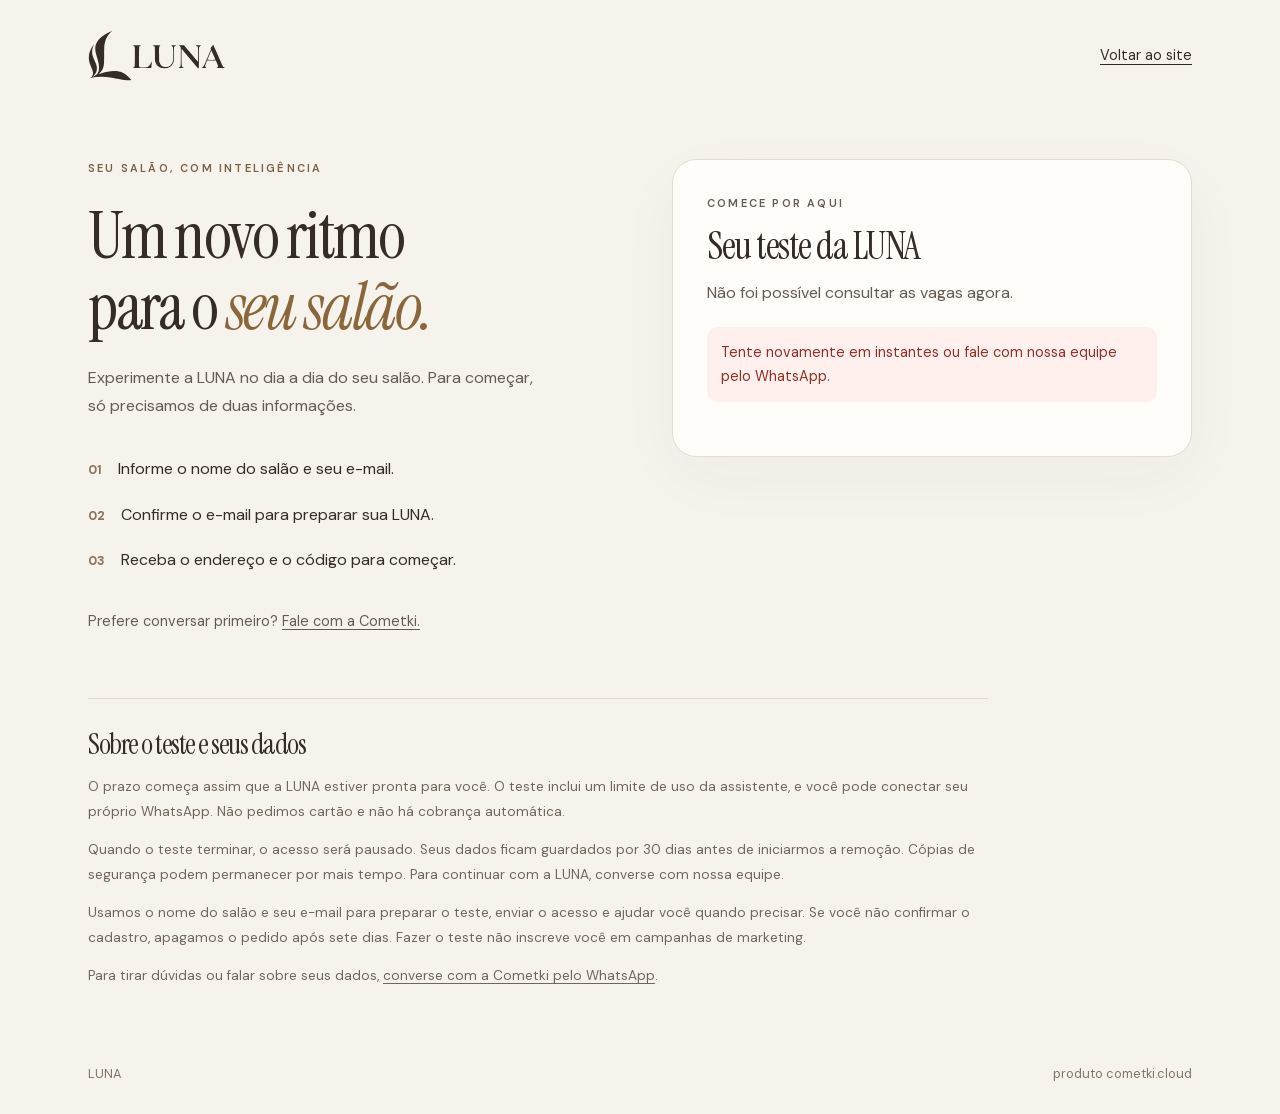
==== commit b8d16c0e: "fix: atualiza CTA do trial e simplifica textos da homepage" ====
--- a/experimentar/index.html
+++ b/experimentar/index.html
@@ -21,7 +21,7 @@
     <section class="convite-trial" aria-labelledby="titulo">
       <p class="sobretitulo">SEU SALÃO, COM INTELIGÊNCIA</p>
       <h1 id="titulo">Um novo ritmo<br>para o <em>seu salão.</em></h1>
-      <p>Conheça a LUNA com seu próprio ambiente. Comece pelo básico e deixe o restante para configurar lá dentro.</p>
+      <p>Experimente a LUNA no dia a dia do seu salão. Para começar, só precisamos de duas informações.</p>
       <ol class="passos-trial"><li><span>01</span> Informe o nome do salão e seu e-mail.</li><li><span>02</span> Confirme o e-mail para preparar sua LUNA.</li><li><span>03</span> Receba o endereço e o código para começar.</li></ol>
       <p class="ajuda-trial">Prefere conversar primeiro? <a href="https://wa.me/5567992938193" target="_blank" rel="noopener noreferrer">Fale com a Cometki.</a></p>
     </section>
@@ -32,21 +32,21 @@
       <form id="form-trial" hidden>
         <label for="nome">Nome do salão<input id="nome" name="nome" autocomplete="organization" minlength="2" maxlength="150" placeholder="Ex.: Studio Aurora" required></label>
         <label for="email">Seu e-mail<input id="email" name="email" type="email" autocomplete="email" maxlength="255" placeholder="voce@exemplo.com" required></label>
-        <p class="nota-trial">O endereço será criado automaticamente em <strong>identificador.cometki.app</strong>.</p>
-        <label class="aceite-trial"><input id="aceite" type="checkbox" required><span>Li e aceito as <a href="#condicoes">condições do teste e o uso dos dados para este cadastro</a>.</span></label>
-        <button class="botao" id="solicitar" type="submit">Receber confirmação por e-mail</button>
+        <p class="nota-trial">Seu salão terá um endereço próprio, como <strong>studio-aurora.cometki.app</strong>.</p>
+        <label class="aceite-trial"><input id="aceite" type="checkbox" required><span>Li e aceito as <a href="#condicoes">condições do teste e de privacidade</a>.</span></label>
+        <button class="botao" id="solicitar" type="submit">Começar meu teste</button>
       </form>
-      <div id="confirmacao" hidden><p>Este link confirma seu e-mail. Clique abaixo para preparar seu ambiente.</p><button class="botao" id="confirmar" type="button">Confirmar e criar meu teste</button></div>
+      <div id="confirmacao" hidden><p>Falta só confirmar seu e-mail para começarmos.</p><button class="botao" id="confirmar" type="button">Confirmar e começar</button></div>
       <div id="acompanhamento" hidden><h3 id="estado-titulo">Confira seu e-mail</h3><p id="estado-texto"></p><button class="botao botao-secundario" id="reenviar" type="button" hidden>Reenviar confirmação</button><a class="botao" id="abrir-luna" hidden>Abrir minha LUNA</a></div>
       <div id="turnstile" aria-label="Verificação de segurança" hidden></div>
-      <p class="nota-trial" id="nota-seguranca" hidden>A verificação de segurança protege as vagas de teste. Se não carregar, <a href="https://wa.me/5567992938193" target="_blank" rel="noopener noreferrer">fale com nossa equipe</a>.</p>
+      <p class="nota-trial" id="nota-seguranca" hidden>Precisa de ajuda? <a href="https://wa.me/5567992938193" target="_blank" rel="noopener noreferrer">Converse com nossa equipe.</a></p>
       <noscript><p>Ative o JavaScript para fazer o cadastro ou <a href="https://wa.me/5567992938193">fale com nossa equipe pelo WhatsApp</a>.</p></noscript>
     </section>
     <section class="condicoes-trial" id="condicoes" aria-labelledby="titulo-condicoes"><h2 id="titulo-condicoes">Sobre o teste e seus dados</h2>
-      <p>O teste começa quando o ambiente estiver pronto, pelo prazo informado neste cadastro. A IA tem uma cota de uso e pode ser pausada ao atingi-la. Você conecta seu próprio WhatsApp dentro da LUNA. Não solicitamos cartão e este cadastro não inicia cobrança automática.</p>
-      <p>Ao vencer, o ambiente é suspenso e os dados ficam retidos por 30 dias antes da rotina de exclusão. Cópias de segurança seguem sua retenção própria. Para continuar usando, converse com nossa equipe.</p>
-      <p>Usamos o nome do salão e o e-mail para confirmar o contato, criar o teste e enviar o acesso. Resend envia os e-mails; Cloudflare Turnstile faz a verificação de segurança. Registros técnicos limitam abuso e acompanham falhas. Pedidos não confirmados são removidos após sete dias.</p>
-      <p>Dúvidas ou solicitações sobre seus dados: <a href="https://wa.me/5567992938193" target="_blank" rel="noopener noreferrer">WhatsApp da Cometki</a>. Não há inscrição automática em campanhas de marketing. Condições do cadastro: trial-2026-10-28.</p>
+      <p>O prazo começa assim que a LUNA estiver pronta para você. O teste inclui um limite de uso da assistente, e você pode conectar seu próprio WhatsApp. Não pedimos cartão e não há cobrança automática.</p>
+      <p>Quando o teste terminar, o acesso será pausado. Seus dados ficam guardados por 30 dias antes de iniciarmos a remoção. Cópias de segurança podem permanecer por mais tempo. Para continuar com a LUNA, converse com nossa equipe.</p>
+      <p>Usamos o nome do salão e seu e-mail para preparar o teste, enviar o acesso e ajudar você quando precisar. Se você não confirmar o cadastro, apagamos o pedido após sete dias. Fazer o teste não inscreve você em campanhas de marketing.</p>
+      <p>Para tirar dúvidas ou falar sobre seus dados, <a href="https://wa.me/5567992938193" target="_blank" rel="noopener noreferrer">converse com a Cometki pelo WhatsApp</a>.</p>
     </section>
   </main>
   <footer class="fim-trial"><span>LUNA</span><span>produto cometki.cloud</span></footer>
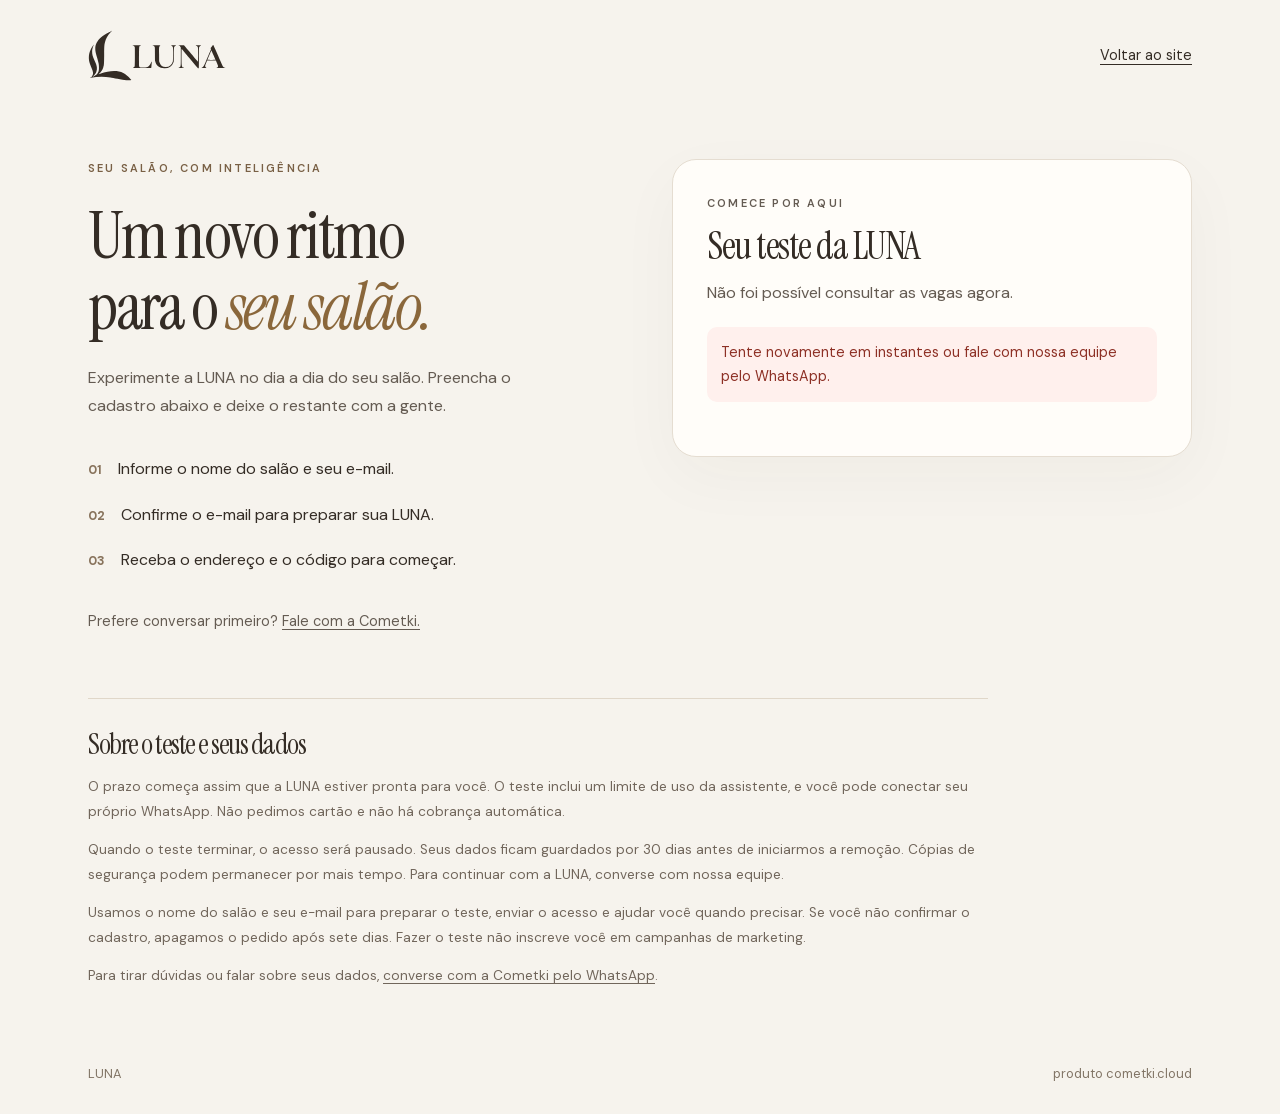
==== commit 4fc728e4: "feat: permite escolher endereço do trial com sugestões e disponibilidade" ====
--- a/experimentar/index.html
+++ b/experimentar/index.html
@@ -21,7 +21,7 @@
     <section class="convite-trial" aria-labelledby="titulo">
       <p class="sobretitulo">SEU SALÃO, COM INTELIGÊNCIA</p>
       <h1 id="titulo">Um novo ritmo<br>para o <em>seu salão.</em></h1>
-      <p>Experimente a LUNA no dia a dia do seu salão. Para começar, só precisamos de duas informações.</p>
+      <p>Experimente a LUNA no dia a dia do seu salão. Preencha o cadastro abaixo e deixe o restante com a gente.</p>
       <ol class="passos-trial"><li><span>01</span> Informe o nome do salão e seu e-mail.</li><li><span>02</span> Confirme o e-mail para preparar sua LUNA.</li><li><span>03</span> Receba o endereço e o código para começar.</li></ol>
       <p class="ajuda-trial">Prefere conversar primeiro? <a href="https://wa.me/5567992938193" target="_blank" rel="noopener noreferrer">Fale com a Cometki.</a></p>
     </section>
@@ -32,9 +32,16 @@
       <form id="form-trial" hidden>
         <label for="nome">Nome do salão<input id="nome" name="nome" autocomplete="organization" minlength="2" maxlength="150" placeholder="Ex.: Studio Aurora" required></label>
         <label for="email">Seu e-mail<input id="email" name="email" type="email" autocomplete="email" maxlength="255" placeholder="voce@exemplo.com" required></label>
-        <p class="nota-trial">Seu salão terá um endereço próprio, como <strong>studio-aurora.cometki.app</strong>.</p>
+        <div class="campo-endereco">
+          <label for="identificador">Endereço do seu salão</label>
+          <div class="entrada-endereco"><input id="identificador" name="identificador" type="text" autocomplete="off" autocapitalize="none" spellcheck="false" minlength="2" maxlength="48" pattern="[a-z0-9][a-z0-9\-]{0,46}[a-z0-9]" placeholder="studio-aurora" aria-describedby="endereco-previa endereco-estado" required><span>-luna.cometki.app</span></div>
+          <p class="nota-trial" id="endereco-previa">Escolha como as pessoas vão encontrar seu salão.</p>
+          <p class="estado-endereco" id="endereco-estado" role="status" aria-live="polite"></p>
+          <div id="endereco-sugestoes" class="sugestoes-endereco" aria-label="Endereços disponíveis" hidden></div>
+          <button id="tentar-endereco" class="tentar-endereco" type="button" hidden>Verificar novamente</button>
+        </div>
         <label class="aceite-trial"><input id="aceite" type="checkbox" required><span>Li e aceito as <a href="#condicoes">condições do teste e de privacidade</a>.</span></label>
-        <button class="botao" id="solicitar" type="submit">Começar meu teste</button>
+        <button class="botao" id="solicitar" type="submit" disabled>Começar meu teste</button>
       </form>
       <div id="confirmacao" hidden><p>Falta só confirmar seu e-mail para começarmos.</p><button class="botao" id="confirmar" type="button">Confirmar e começar</button></div>
       <div id="acompanhamento" hidden><h3 id="estado-titulo">Confira seu e-mail</h3><p id="estado-texto"></p><button class="botao botao-secundario" id="reenviar" type="button" hidden>Reenviar confirmação</button><a class="botao" id="abrir-luna" hidden>Abrir minha LUNA</a></div>
--- a/assets/css/trial.css
+++ b/assets/css/trial.css
@@ -24,6 +24,17 @@
 .cartao-trial .botao { width: 100%; justify-content: center; text-align: center; line-height: 1.5; white-space: normal; padding: 14px 16px; min-height: 48px; }
 .cartao-trial .botao:disabled { cursor: wait; opacity: .6; }
 .cartao-trial .nota-trial { font-size: .78rem; line-height: 1.65; overflow-wrap: anywhere; }
+.campo-endereco { display: grid; gap: 9px; min-width: 0; }
+.entrada-endereco { display: flex; align-items: center; gap: 7px; min-width: 0; }
+.entrada-endereco input { flex: 1; }
+.entrada-endereco span { flex-shrink: 0; font-size: .8rem; color: #645b52; }
+.campo-endereco p { margin: 0; }
+.estado-endereco { font-size: .8rem; }
+.estado-endereco[data-estado=disponivel] { color: #386342; }
+.estado-endereco[data-estado=erro], .estado-endereco[data-estado=ocupado] { color: #8d3025; }
+.sugestoes-endereco { display: grid; gap: 8px; }
+.sugestoes-endereco button, .tentar-endereco { text-align: left; font: inherit; font-size: .78rem; padding: 10px; border: 1px solid #d8cfc0; border-radius: 8px; background: #f6f3ed; color: #342c25; overflow-wrap: anywhere; cursor: pointer; }
+.sugestoes-endereco button:focus-visible, .tentar-endereco:focus-visible { outline: 2px solid #927955; outline-offset: 2px; }
 .mensagem-trial { padding: 14px; margin: 20px 0; border-radius: 10px; background: #f1eadf; line-height: 1.65; font-size: .9rem; overflow-wrap: anywhere; }
 .mensagem-trial.erro { background: #fff0ed; color: #8d3025; }
 #turnstile { margin-top: 20px; min-width: 0; display: flex; justify-content: center; }
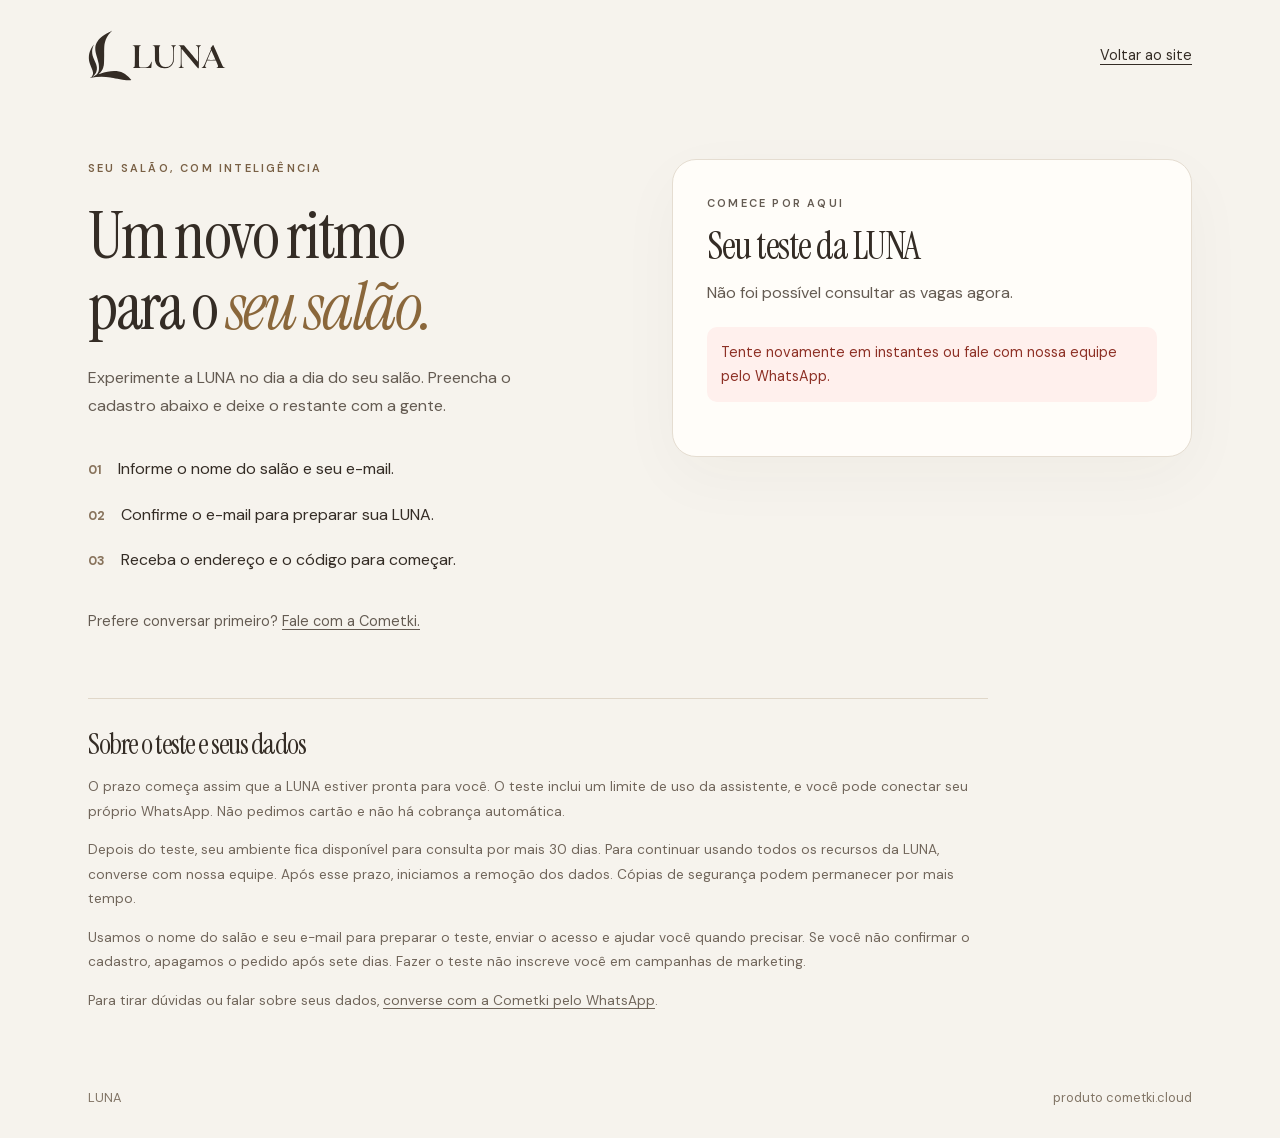
==== commit 014e8238: "fix: acompanha trial vencido durante a retenção online" ====
--- a/experimentar/index.html
+++ b/experimentar/index.html
@@ -51,7 +51,7 @@
     </section>
     <section class="condicoes-trial" id="condicoes" aria-labelledby="titulo-condicoes"><h2 id="titulo-condicoes">Sobre o teste e seus dados</h2>
       <p>O prazo começa assim que a LUNA estiver pronta para você. O teste inclui um limite de uso da assistente, e você pode conectar seu próprio WhatsApp. Não pedimos cartão e não há cobrança automática.</p>
-      <p>Quando o teste terminar, o acesso será pausado. Seus dados ficam guardados por 30 dias antes de iniciarmos a remoção. Cópias de segurança podem permanecer por mais tempo. Para continuar com a LUNA, converse com nossa equipe.</p>
+      <p>Depois do teste, seu ambiente fica disponível para consulta por mais 30 dias. Para continuar usando todos os recursos da LUNA, converse com nossa equipe. Após esse prazo, iniciamos a remoção dos dados. Cópias de segurança podem permanecer por mais tempo.</p>
       <p>Usamos o nome do salão e seu e-mail para preparar o teste, enviar o acesso e ajudar você quando precisar. Se você não confirmar o cadastro, apagamos o pedido após sete dias. Fazer o teste não inscreve você em campanhas de marketing.</p>
       <p>Para tirar dúvidas ou falar sobre seus dados, <a href="https://wa.me/5567992938193" target="_blank" rel="noopener noreferrer">converse com a Cometki pelo WhatsApp</a>.</p>
     </section>
--- a/assets/css/site.css
+++ b/assets/css/site.css
@@ -396,3 +396,25 @@
   .faixa-recursos span{font-size:12px}.abas button{font-size:11px}.barra-celular .botao{font-size:10px}.barra-celular strong{font-size:10px}
   .abertura-notas{font-size:10px}.novidade-hero{font-size:11px}.etiqueta{font-size:10px}
 }
+
+/* Confiança e permissões: benefícios concretos, com leitura confortável no celular. */
+.abertura-confianca{display:inline-flex;align-items:center;gap:12px;margin-top:25px;padding:14px 16px;border:1px solid var(--borda);border-radius:8px;background:#493b2f80;text-align:left;max-width:100%}
+.abertura-confianca>.icone{color:var(--ouro);width:22px;height:22px}.abertura-confianca strong{display:block;font-size:12px;font-weight:500;line-height:1.6}.abertura-confianca small{display:block;font-size:11px;line-height:1.6;color:var(--suave);margin-top:3px}.abertura-confianca>span:last-child{color:var(--ouro);margin-left:6px}.abertura-confianca:hover{border-color:var(--ouro)}
+.seguranca{--creme:#342c25;--suave:#534333;--ouro:#594023;--borda:#9e8669;background:#cbb896;color:var(--creme)}
+.seguranca-cabecalho{display:grid;grid-template-columns:1.15fr 1fr;align-items:end;gap:65px;margin-bottom:46px}.seguranca h2{margin-top:20px}.seguranca-cabecalho>.texto-secao{font-size:17px;padding-bottom:5px;max-width:460px}
+.seguranca-grade{display:grid;grid-template-columns:1fr 1.05fr;gap:54px;align-items:center}
+.ambiente-individual{background:#342c25;color:#fff4e3;border-radius:14px;padding:30px;border:1px solid #77614b;box-shadow:0 15px 40px #342c2514}
+.ambiente-titulo{display:flex;align-items:center;gap:12px;font-size:11px;letter-spacing:1.7px;color:#edc77e;margin-bottom:26px}.ambiente-titulo>.icone{width:25px;height:25px}
+.ambiente-camada{display:flex;gap:18px;align-items:start;border:1px solid #77614b;border-radius:8px;padding:21px;background:#44392f}.ambiente-camada+.ambiente-camada{margin-top:14px}.ambiente-camada>.icone{color:#edc77e;margin-top:4px;flex-shrink:0}.ambiente-camada strong{display:block;font-size:17px;font-weight:500}.ambiente-camada span{display:block;color:#e0cfb9;font-size:14px;line-height:1.75;margin-top:6px}.ambiente-individual>p{display:flex;align-items:start;gap:9px;margin-top:22px;font-size:12px;color:#e0cfb9;line-height:1.7}.ambiente-individual>p>.icone{width:15px;height:15px;margin-top:2px;color:#edc77e}
+.cuidados-dados>div{display:flex;gap:20px;padding-block:23px;border-bottom:1px solid var(--borda)}.cuidados-dados>div:first-child{padding-top:0}.cuidados-dados>div:last-child{border:0;padding-bottom:0}.cuidados-dados .icone{margin-top:2px;color:var(--ouro);width:24px;height:24px}.cuidados-dados h3{font-size:20px;letter-spacing:-.3px;font-weight:500}.cuidados-dados p{font-size:15px;color:var(--suave);line-height:1.8;margin-top:10px}
+.equipe-acessos{margin-top:60px;padding-top:44px;border-top:1px solid var(--borda)}.perfis-abertura{display:flex;justify-content:space-between;gap:55px;align-items:end}.perfis-abertura>div{max-width:600px}.perfis-abertura h3{font:400 39px/1.15 var(--editorial);letter-spacing:-.5px;margin-top:15px}.perfis-abertura h3 em{color:var(--ouro)}.perfis-abertura>p{max-width:340px;font-size:15px;line-height:1.8;color:var(--suave)}
+.perfis-grade{display:grid;grid-template-columns:repeat(4,1fr);gap:0;margin:30px 0 0;border:1px solid var(--borda);border-radius:10px;overflow:hidden;background:#fff4e31a}.perfis-grade>div{padding:25px 23px;border-right:1px solid var(--borda)}.perfis-grade>div:last-child{border:0}.perfis-grade dt{font-size:18px;font-weight:600;line-height:1.4}.perfis-grade dd{margin:13px 0 0;font-size:14px;line-height:1.8;color:var(--suave)}.perfis-nota{display:flex;align-items:start;gap:9px;margin-top:22px;font-size:12px;color:var(--suave);line-height:1.8}.perfis-nota>.icone{width:17px;height:17px;margin-top:2px;color:var(--ouro)}
+@media(min-width:701px) and (max-width:1150px){.links-navegacao{gap:16px;font-size:12px}.navegacao{gap:24px}}
+@media(max-width:900px){.seguranca-cabecalho{gap:32px;grid-template-columns:1fr 1fr}.seguranca-grade{gap:30px}.ambiente-individual{padding:24px}.ambiente-camada{padding:18px;gap:12px}.perfis-abertura{gap:30px}.perfis-grade{grid-template-columns:1fr 1fr}.perfis-grade>div:nth-child(2){border-right:0}.perfis-grade>div:nth-child(-n+2){border-bottom:1px solid var(--borda)}}
+@media(max-width:700px){
+  .abertura-confianca{padding:13px 12px;gap:10px;margin-top:22px}.abertura-confianca strong{font-size:12px}.abertura-confianca small{font-size:11px}.abertura-confianca>span:last-child{margin-left:0}
+  .seguranca-cabecalho{display:block;margin-bottom:30px}.seguranca-cabecalho .sobretitulo{font-size:10px;letter-spacing:1px}.seguranca h2{font-size:49px}.seguranca-cabecalho>.texto-secao{font-size:16px;margin-top:23px;padding:0;max-width:none}
+  .seguranca-grade{grid-template-columns:1fr;gap:30px}.ambiente-individual{padding:24px 20px;border-radius:11px}.ambiente-titulo{font-size:10px;letter-spacing:1.3px;margin-bottom:23px}.ambiente-camada{padding:19px 16px;gap:13px}.ambiente-camada strong{font-size:17px}.ambiente-camada span{font-size:15px}.ambiente-individual>p{font-size:12px}
+  .cuidados-dados>div{gap:17px;padding-block:23px}.cuidados-dados h3{font-size:19px}.cuidados-dados p{font-size:15px}
+  .equipe-acessos{margin-top:35px;padding-top:30px}.perfis-abertura{display:block}.perfis-abertura h3{font-size:35px;max-width:350px}.perfis-abertura>p{max-width:none;margin-top:19px;font-size:16px}.perfis-grade{grid-template-columns:1fr;margin-top:25px}.perfis-grade>div{padding:23px;border-right:0;border-bottom:1px solid var(--borda)}.perfis-grade dt{font-size:18px}.perfis-grade dd{font-size:15px;margin-top:9px}.perfis-nota{font-size:12px;margin-top:20px}
+}
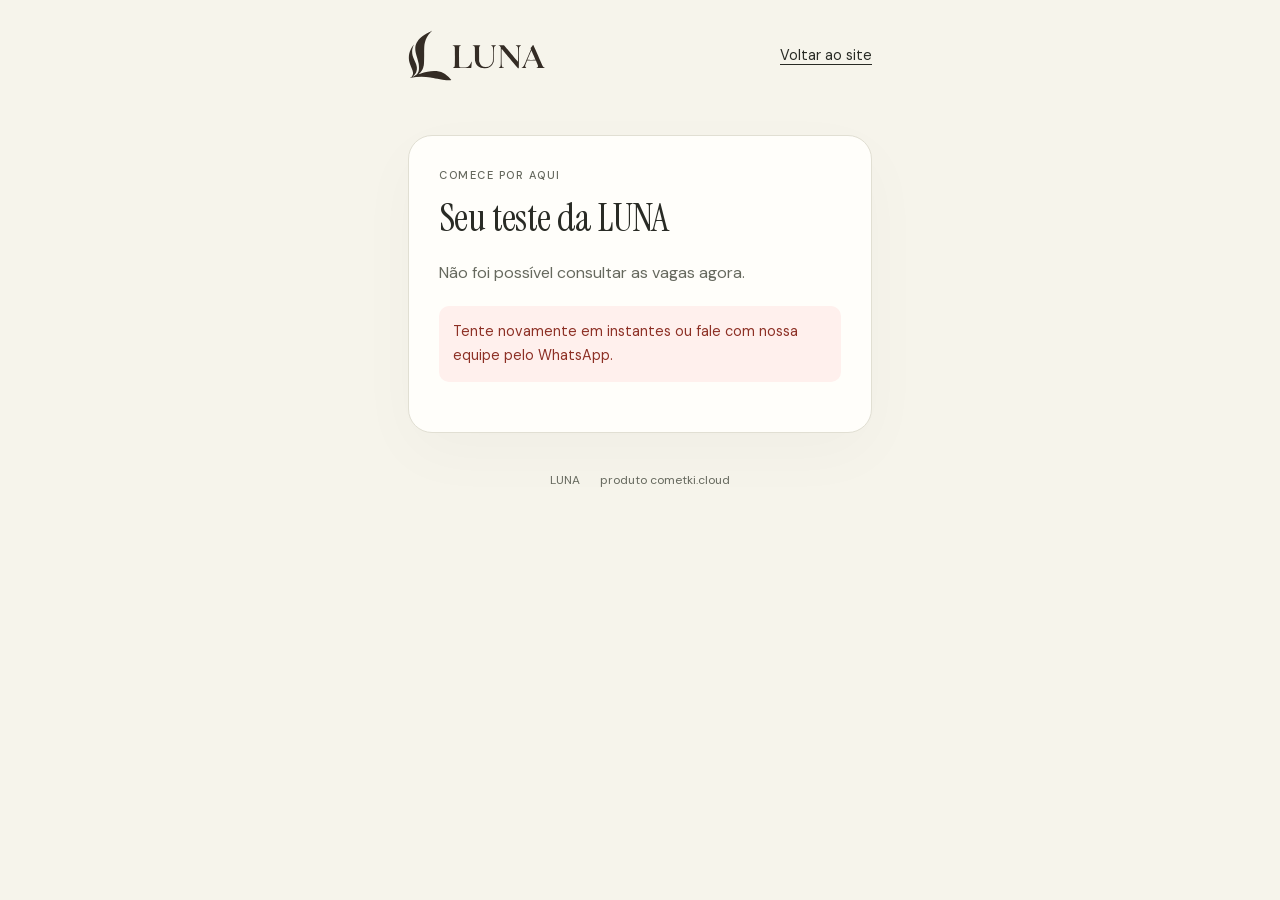
==== commit feec6f19: "feat: separa as etapas de confirmação e criação do salão" ====
--- a/experimentar/index.html
+++ b/experimentar/index.html
@@ -14,9 +14,16 @@
   <link rel="stylesheet" href="/assets/css/trial.css?v=1.3.1">
   <script src="/assets/js/trial.js?v=1.3.1" defer></script>
 </head>
-<body class="pagina-trial">
+<body class="pagina-trial" data-etapa="carregando">
   <a class="pular" href="#cadastro">Pular para o cadastro</a>
-  <header class="topo-trial"><a href="/" aria-label="LUNA, início"><img src="/assets/imagens/marca/luna-horizontal-cafe.svg" width="160" height="59" alt="LUNA"></a><a href="/">Voltar ao site</a></header>
+  <svg class="simbolos" aria-hidden="true" xmlns="http://www.w3.org/2000/svg">
+    <symbol id="trial-email" viewBox="0 0 24 24"><rect x="3" y="5" width="18" height="14" rx="3"/><path d="m3 7 9 6 9-6"/></symbol>
+    <symbol id="trial-confirmacao" viewBox="0 0 24 24"><rect x="3" y="5" width="18" height="14" rx="3"/><path d="m3 7 9 6 9-6m-4 8 2 2 4-4"/></symbol>
+    <symbol id="trial-check" viewBox="0 0 24 24"><circle cx="12" cy="12" r="9"/><path d="m8 12 3 3 5-6"/></symbol>
+    <symbol id="trial-brilho" viewBox="0 0 24 24"><path d="m12 3 2.5 6.5L21 12l-6.5 2.5L12 21l-2.5-6.5L3 12l6.5-2.5L12 3Z"/></symbol>
+    <symbol id="trial-aviso" viewBox="0 0 24 24"><circle cx="12" cy="12" r="9"/><path d="M12 7v6m0 3v1"/></symbol>
+  </svg>
+  <header class="topo-trial"><a href="/" aria-label="LUNA, início"><picture><source media="(prefers-color-scheme: dark)" srcset="/assets/imagens/marca/luna-horizontal.svg"><img src="/assets/imagens/marca/luna-horizontal-cafe.svg" width="160" height="59" alt="LUNA"></picture></a><a href="/">Voltar ao site</a></header>
   <main class="conteudo-trial" id="cadastro">
     <section class="convite-trial" aria-labelledby="titulo">
       <p class="sobretitulo">SEU SALÃO, COM INTELIGÊNCIA</p>
@@ -25,9 +32,16 @@
       <ol class="passos-trial"><li><span>01</span> Informe o nome do salão e seu e-mail.</li><li><span>02</span> Confirme o e-mail para preparar sua LUNA.</li><li><span>03</span> Receba o endereço e o código para começar.</li></ol>
       <p class="ajuda-trial">Prefere conversar primeiro? <a href="https://wa.me/5567992938193" target="_blank" rel="noopener noreferrer">Fale com a Cometki.</a></p>
     </section>
-    <section class="cartao-trial" aria-labelledby="titulo-formulario">
-      <p class="sobretitulo">COMECE POR AQUI</p><h2 id="titulo-formulario">Seu teste da LUNA</h2>
-      <p id="resumo-trial">Consultando a disponibilidade…</p>
+    <div class="etapas-trial">
+      <ol id="progresso-trial" class="progresso-trial" aria-label="Andamento do cadastro" hidden>
+        <li data-passo="0"><span class="numero-passo" aria-hidden="true">1</span><span>Confirmação</span></li>
+        <li data-passo="1"><span class="numero-passo" aria-hidden="true">2</span><span>Preparação</span></li>
+        <li data-passo="2"><span class="numero-passo" aria-hidden="true">3</span><span>Pronto</span></li>
+      </ol>
+      <section class="cartao-trial" id="cartao-trial" aria-labelledby="titulo-formulario">
+      <div id="icone-etapa" class="icone-etapa" aria-hidden="true" hidden><svg class="icone"><use id="simbolo-etapa" href="#trial-email"/></svg></div>
+      <p class="sobretitulo" id="etiqueta-etapa">COMECE POR AQUI</p>
+      <div id="apresentacao-trial"><h2 id="titulo-formulario" tabindex="-1">Seu teste da LUNA</h2><p id="resumo-trial">Consultando a disponibilidade…</p></div>
       <div id="mensagem" class="mensagem-trial" role="status" aria-live="polite" hidden></div>
       <form id="form-trial" hidden>
         <label for="nome">Nome do salão<input id="nome" name="nome" autocomplete="organization" minlength="2" maxlength="150" placeholder="Ex.: Studio Aurora" required></label>
@@ -43,12 +57,14 @@
         <label class="aceite-trial"><input id="aceite" type="checkbox" required><span>Li e aceito as <a href="#condicoes">condições do teste e de privacidade</a>.</span></label>
         <button class="botao" id="solicitar" type="submit" disabled>Começar meu teste</button>
       </form>
-      <div id="confirmacao" hidden><p>Falta só confirmar seu e-mail para começarmos.</p><button class="botao" id="confirmar" type="button">Confirmar e começar</button></div>
-      <div id="acompanhamento" hidden><h3 id="estado-titulo">Confira seu e-mail</h3><p id="estado-texto"></p><button class="botao botao-secundario" id="reenviar" type="button" hidden>Reenviar confirmação</button><a class="botao" id="abrir-luna" hidden>Abrir minha LUNA</a></div>
+      <div id="confirmacao" hidden><button class="botao" id="confirmar" type="button">Criar meu salão</button></div>
+      <div id="acompanhamento" hidden><div aria-live="polite" aria-atomic="true"><h2 id="estado-titulo" tabindex="-1">Confira seu e-mail.</h2><p id="estado-texto"></p></div><button class="botao botao-secundario" id="reenviar" type="button" hidden>Reenviar e-mail</button><a class="botao" id="abrir-luna" hidden>Abrir minha LUNA</a></div>
       <div id="turnstile" aria-label="Verificação de segurança" hidden></div>
       <p class="nota-trial" id="nota-seguranca" hidden>Precisa de ajuda? <a href="https://wa.me/5567992938193" target="_blank" rel="noopener noreferrer">Converse com nossa equipe.</a></p>
+      <div id="detalhe-etapa" class="detalhe-etapa" hidden><h3 id="detalhe-titulo"></h3><p id="detalhe-texto"></p></div>
       <noscript><p>Ative o JavaScript para fazer o cadastro ou <a href="https://wa.me/5567992938193">fale com nossa equipe pelo WhatsApp</a>.</p></noscript>
-    </section>
+      </section>
+    </div>
     <section class="condicoes-trial" id="condicoes" aria-labelledby="titulo-condicoes"><h2 id="titulo-condicoes">Sobre o teste e seus dados</h2>
       <p>O prazo começa assim que a LUNA estiver pronta para você. O teste inclui um limite de uso da assistente, e você pode conectar seu próprio WhatsApp. Não pedimos cartão e não há cobrança automática.</p>
       <p>Depois do teste, seu ambiente fica disponível para consulta por mais 30 dias. Para continuar usando todos os recursos da LUNA, converse com nossa equipe. Após esse prazo, iniciamos a remoção dos dados. Cópias de segurança podem permanecer por mais tempo.</p>
--- a/assets/css/trial.css
+++ b/assets/css/trial.css
@@ -1,49 +1,79 @@
-.pagina-trial { background: #f6f3ed; color: #342c25; }
+.pagina-trial {
+  --trial-fundo: #f6f4eb; --trial-cartao: #fffefa; --trial-texto: #292b25;
+  --trial-suave: #66695e; --trial-borda: #e1dfd3; --trial-ouro: #edce85;
+  --trial-verde: #466044; --trial-verde-fundo: #edf1e6;
+  --trial-erro: #8d3025; --trial-erro-fundo: #fff0ed;
+  color-scheme: light; background: var(--trial-fundo); color: var(--trial-texto);
+}
 .topo-trial, .fim-trial { max-width: 1160px; margin: auto; padding: 30px 28px; display: flex; align-items: center; justify-content: space-between; gap: 20px; }
 .topo-trial img { width: 138px; height: auto; }
-.topo-trial>a:last-child { font-size: .9rem; text-decoration: underline; text-underline-offset: 4px; }
+.topo-trial>a:last-child { font-size: .9rem; text-decoration: underline; text-underline-offset: 4px; min-height: 44px; display: flex; align-items: center; }
 .conteudo-trial { max-width: 1160px; padding: 48px 28px 30px; margin: auto; display: grid; grid-template-columns: 1fr 1fr; gap: 64px; align-items: start; }
 .convite-trial h1 { font-size: clamp(2.9rem, 5.2vw, 4.7rem); line-height: 1.07; letter-spacing: -.035em; margin: 22px 0; }
-.convite-trial .sobretitulo { color: #796045; }
-.convite-trial h1 em { color: #8a673b; }
-.convite-trial>p:not(.sobretitulo) { max-width: 450px; line-height: 1.75; color: #645b52; }
+.convite-trial .sobretitulo, .convite-trial h1 em { color: var(--trial-suave); }
+.convite-trial>p:not(.sobretitulo) { max-width: 450px; line-height: 1.75; color: var(--trial-suave); }
 .passos-trial { padding: 0; list-style: none; display: grid; gap: 20px; margin: 36px 0; }
 .passos-trial li { display: flex; gap: 16px; align-items: baseline; line-height: 1.6; }
-.passos-trial span { font-size: .78rem; color: #88735c; font-weight: 700; }
+.passos-trial span { font-size: .78rem; color: var(--trial-suave); font-weight: 500; }
 .ajuda-trial { font-size: .9rem; }
 .ajuda-trial a, .condicoes-trial a, .cartao-trial a:not(.botao) { text-decoration: underline; text-underline-offset: 3px; }
-.cartao-trial { background: #fffdf9; border: 1px solid #e5ddd1; border-radius: 24px; padding: 34px; box-shadow: 0 20px 65px #342c2509; min-width: 0; }
-.cartao-trial h2 { font-size: 2.4rem; line-height: 1.15; margin: 12px 0; }
-.cartao-trial p { color: #645b52; line-height: 1.65; }
+.etapas-trial { min-width: 0; }
+.cartao-trial { background: var(--trial-cartao); border: 1px solid var(--trial-borda); border-radius: 24px; padding: 34px; box-shadow: 0 20px 65px #292b2507; min-width: 0; }
+.cartao-trial .sobretitulo { color: var(--trial-suave); font-weight: 500; font-size: 11px; letter-spacing: 1.5px; }
+.cartao-trial h2 { font-size: 2.45rem; line-height: 1.08; letter-spacing: -.6px; margin: 12px 0 20px; text-wrap: balance; }
+.cartao-trial p { color: var(--trial-suave); line-height: 1.7; }
+.cartao-trial p strong { color: var(--trial-texto); font-weight: 500; }
 .cartao-trial form { display: grid; gap: 20px; margin-top: 26px; }
-.cartao-trial label { display: grid; gap: 9px; font-size: .9rem; font-weight: 600; }
-.cartao-trial input:not([type=checkbox]) { width: 100%; min-width: 0; border: 1px solid #d8cfc0; background: #fff; border-radius: 10px; font: inherit; font-weight: 400; padding: 14px; font-size: 16px; color: #342c25; }
-.cartao-trial input:focus { outline: 2px solid #927955; outline-offset: 2px; }
+.cartao-trial label { display: grid; gap: 9px; font-size: .9rem; font-weight: 500; }
+.cartao-trial input:not([type=checkbox]) { width: 100%; min-width: 0; border: 1px solid var(--trial-borda); background: var(--trial-cartao); border-radius: 10px; font: inherit; font-weight: 400; padding: 14px; font-size: 16px; color: var(--trial-texto); }
+.pagina-trial :focus-visible { outline: 2px solid var(--trial-verde); outline-offset: 4px; }
 .cartao-trial .aceite-trial { display: flex; align-items: flex-start; gap: 10px; line-height: 1.6; font-size: .8rem; font-weight: 400; }
-.aceite-trial input { flex-shrink: 0; width: 18px; height: 18px; margin-top: 3px; accent-color: #342c25; }
-.cartao-trial .botao { width: 100%; justify-content: center; text-align: center; line-height: 1.5; white-space: normal; padding: 14px 16px; min-height: 48px; }
+.aceite-trial input { flex-shrink: 0; width: 18px; height: 18px; margin-top: 3px; accent-color: var(--trial-verde); }
+.cartao-trial .botao { width: 100%; justify-content: center; text-align: center; line-height: 1.5; white-space: normal; padding: 15px 16px; min-height: 52px; border-radius: 11px; background: var(--trial-ouro); border-color: var(--trial-ouro); color: #302718; font-weight: 500; }
+.cartao-trial .botao:hover { box-shadow: 0 3px 18px #292b2509; transform: none; }
+.cartao-trial .botao-secundario { background: transparent; color: var(--trial-texto); border-color: var(--trial-borda); }
 .cartao-trial .botao:disabled { cursor: wait; opacity: .6; }
-.cartao-trial .nota-trial { font-size: .78rem; line-height: 1.65; overflow-wrap: anywhere; }
+.cartao-trial .nota-trial { font-size: .8rem; line-height: 1.65; overflow-wrap: anywhere; }
 .campo-endereco { display: grid; gap: 9px; min-width: 0; }
 .entrada-endereco { display: flex; align-items: center; gap: 7px; min-width: 0; }
 .entrada-endereco input { flex: 1; }
-.entrada-endereco span { flex-shrink: 0; font-size: .8rem; color: #645b52; }
+.entrada-endereco span { flex-shrink: 0; font-size: .8rem; color: var(--trial-suave); }
 .campo-endereco p { margin: 0; }
 .estado-endereco { font-size: .8rem; }
-.estado-endereco[data-estado=disponivel] { color: #386342; }
-.estado-endereco[data-estado=erro], .estado-endereco[data-estado=ocupado] { color: #8d3025; }
+.estado-endereco[data-estado=disponivel] { color: var(--trial-verde); }
+.estado-endereco[data-estado=erro], .estado-endereco[data-estado=ocupado] { color: var(--trial-erro); }
 .sugestoes-endereco { display: grid; gap: 8px; }
-.sugestoes-endereco button, .tentar-endereco { text-align: left; font: inherit; font-size: .78rem; padding: 10px; border: 1px solid #d8cfc0; border-radius: 8px; background: #f6f3ed; color: #342c25; overflow-wrap: anywhere; cursor: pointer; }
-.sugestoes-endereco button:focus-visible, .tentar-endereco:focus-visible { outline: 2px solid #927955; outline-offset: 2px; }
-.mensagem-trial { padding: 14px; margin: 20px 0; border-radius: 10px; background: #f1eadf; line-height: 1.65; font-size: .9rem; overflow-wrap: anywhere; }
-.mensagem-trial.erro { background: #fff0ed; color: #8d3025; }
+.sugestoes-endereco button, .tentar-endereco { text-align: left; font: inherit; font-size: .8rem; padding: 10px; border: 1px solid var(--trial-borda); border-radius: 8px; background: var(--trial-fundo); color: var(--trial-texto); overflow-wrap: anywhere; cursor: pointer; }
+.mensagem-trial { padding: 14px; margin: 20px 0; border-radius: 10px; background: var(--trial-fundo); line-height: 1.65; font-size: .9rem; overflow-wrap: anywhere; }
+.mensagem-trial.erro { background: var(--trial-erro-fundo); color: var(--trial-erro); }
 #turnstile { margin-top: 20px; min-width: 0; display: flex; justify-content: center; }
-#acompanhamento h3 { font-size: 1.4rem; margin-top: 24px; }
-#acompanhamento .botao { margin-top: 16px; }
-.condicoes-trial { grid-column: 1 / -1; border-top: 1px solid #e0d7c9; padding-top: 30px; max-width: 900px; }
+#confirmacao .botao { margin-top: 24px; }
+#acompanhamento .botao { margin-top: 24px; }
+.icone-etapa { width: 46px; height: 46px; border-radius: 15px; display: grid; place-items: center; background: var(--trial-verde-fundo); color: var(--trial-verde); margin-bottom: 23px; }
+.icone-etapa .icone { width: 23px; height: 23px; }
+.detalhe-etapa { border-top: 1px solid var(--trial-borda); margin-top: 25px; padding-top: 20px; }
+.detalhe-etapa h3 { font: 500 .85rem/1.6 var(--fonte); letter-spacing: 0; margin-bottom: 7px; }
+.detalhe-etapa p { font-size: .85rem; line-height: 1.7; }
+.progresso-trial { display: flex; list-style: none; padding: 0; margin: 0 0 28px; }
+.progresso-trial li { position: relative; flex: 1; text-align: center; color: var(--trial-suave); font-size: .75rem; }
+.progresso-trial li:not(:last-child)::after { content: ''; position: absolute; top: 12px; left: calc(50% + 18px); width: calc(100% - 36px); height: 1px; background: var(--trial-borda); }
+.numero-passo { position: relative; z-index: 1; display: grid; place-items: center; width: 25px; height: 25px; margin: 0 auto 7px; border: 1px solid var(--trial-borda); border-radius: 50%; background: var(--trial-fundo); font-size: .7rem; }
+.progresso-trial li[aria-current=step] { color: var(--trial-texto); }
+.progresso-trial li[aria-current=step] .numero-passo { border-color: var(--trial-texto); }
+.progresso-trial li[data-feito=true] .numero-passo { background: var(--trial-verde); border-color: var(--trial-verde); color: var(--trial-fundo); }
+.condicoes-trial { grid-column: 1 / -1; border-top: 1px solid var(--trial-borda); padding-top: 30px; max-width: 900px; }
 .condicoes-trial h2 { font-size: 1.8rem; margin-bottom: 16px; }
-.condicoes-trial p { color: #71665b; line-height: 1.8; font-size: .85rem; margin: 14px 0; }
-.fim-trial { color: #817465; font-size: .8rem; }
+.condicoes-trial p { color: var(--trial-suave); line-height: 1.8; font-size: .85rem; margin: 14px 0; }
+.fim-trial { color: var(--trial-suave); font-size: .75rem; }
+/* Depois do cadastro, cada etapa tem uma única mensagem e ação principal. */
+.pagina-trial:not([data-etapa=cadastro]) .convite-trial, .pagina-trial:not([data-etapa=cadastro]) .condicoes-trial { display: none; }
+.pagina-trial:not([data-etapa=cadastro]) .conteudo-trial { display: block; max-width: 520px; padding-top: 24px; }
+.pagina-trial:not([data-etapa=cadastro]) .topo-trial { max-width: 520px; }
+.pagina-trial:not([data-etapa=cadastro]) .fim-trial { max-width: 520px; justify-content: center; padding-top: 8px; }
+.pagina-trial:not([data-etapa=cadastro]) .cartao-trial { padding: 30px; }
 [hidden] { display: none !important; }
-@media(max-width:760px) { .conteudo-trial { grid-template-columns: 1fr; gap: 32px; padding-top: 20px; } .convite-trial h1 { font-size: clamp(2.7rem,10vw,4rem); } .passos-trial { display: none; } .cartao-trial { padding: 24px; } }
-@media(max-width:380px) { .topo-trial, .fim-trial { padding: 22px 18px; } .conteudo-trial { padding-left: 18px; padding-right: 18px; } .cartao-trial { padding: 20px 16px; } .cartao-trial h2 { font-size: 2rem; } }
+@media(prefers-color-scheme:dark) {
+  .pagina-trial { --trial-fundo: #20221e; --trial-cartao: #2a2c27; --trial-texto: #f6f2e6; --trial-suave: #bcbfb2; --trial-borda: #44473b; --trial-ouro: #e3c47e; --trial-verde: #b8d0ab; --trial-verde-fundo: #333f2d; --trial-erro: #f5ada1; --trial-erro-fundo: #442b28; color-scheme: dark; }
+}
+@media(max-width:760px) { .conteudo-trial { grid-template-columns: 1fr; gap: 32px; padding-top: 20px; } .convite-trial h1 { font-size: clamp(2.7rem,10vw,4rem); } .passos-trial { display: none; } .cartao-trial, .pagina-trial:not([data-etapa=cadastro]) .cartao-trial { padding: 26px; } }
+@media(max-width:380px) { .topo-trial, .fim-trial { padding: 22px 18px; } .conteudo-trial { padding-left: 18px; padding-right: 18px; } .cartao-trial, .pagina-trial:not([data-etapa=cadastro]) .cartao-trial { padding: 24px 21px; } .cartao-trial h2 { font-size: 2.2rem; } .cartao-trial p { font-size: .9rem; } }
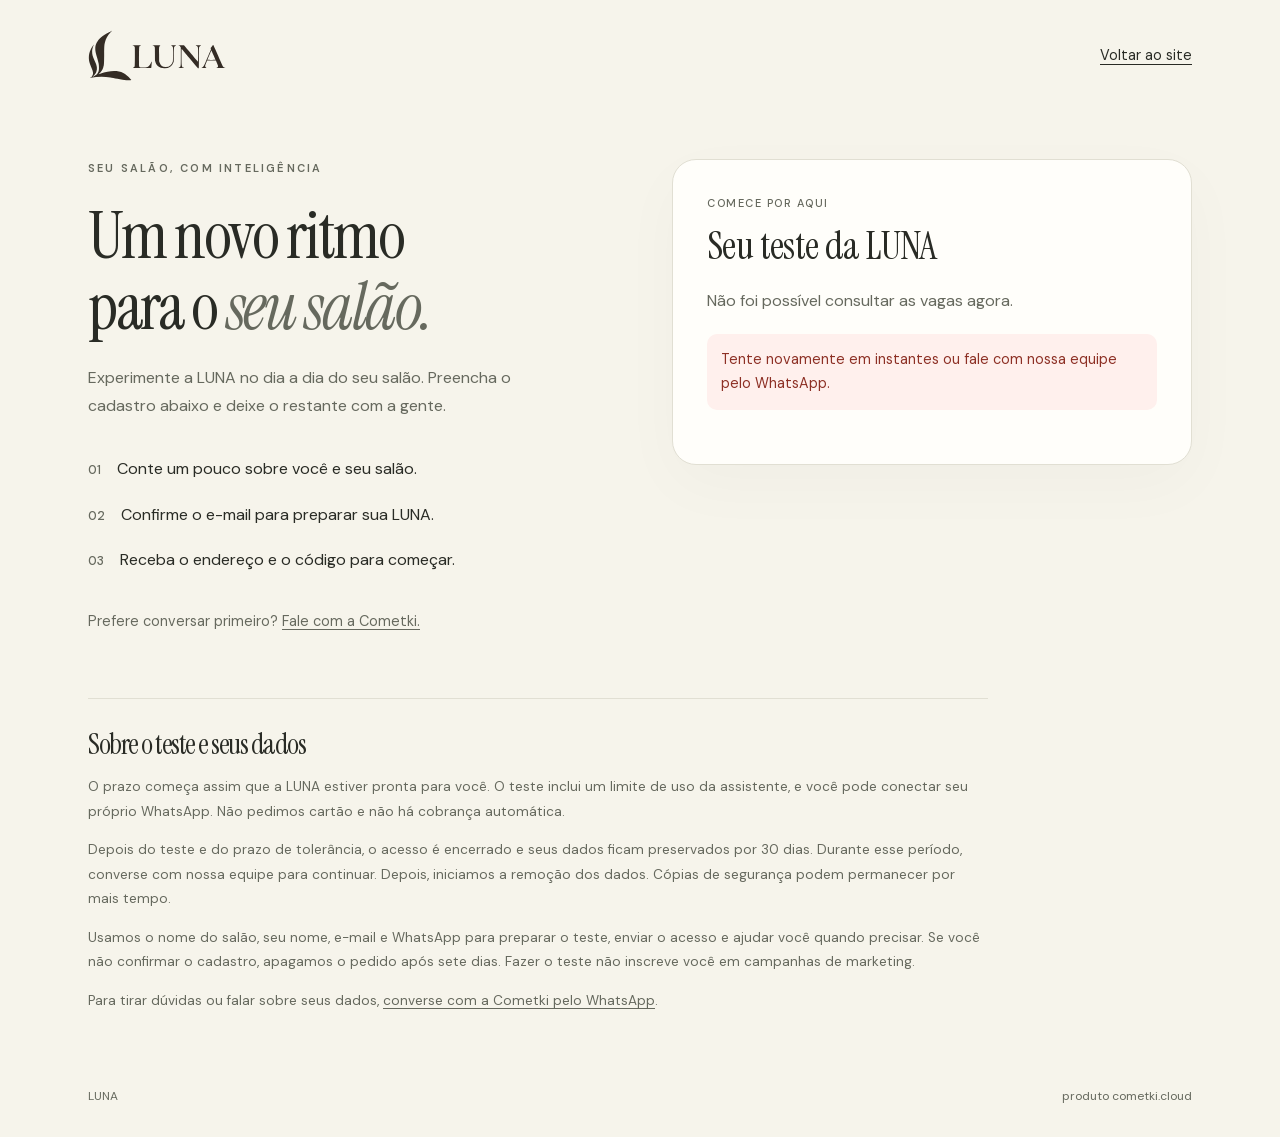
==== commit b6ac3076: "fix: melhora cadastro e acompanhamento do trial" ====
--- a/experimentar/index.html
+++ b/experimentar/index.html
@@ -8,10 +8,12 @@
   <meta name="robots" content="noindex, nofollow">
   <title>Experimente a LUNA — Seu salão, com inteligência</title>
   <meta name="description" content="Comece seu teste da LUNA. Informe o nome do salão e confirme seu e-mail para receber o acesso.">
-  <link rel="canonical" href="https://luna.cometki.app/experimentar">
+  <link rel="canonical" href="https://meuluna.com/experimentar">
   <link rel="icon" href="/assets/imagens/marca/favicon.svg" type="image/svg+xml">
   <link rel="stylesheet" href="/assets/css/site.css?v=1.3.0">
   <link rel="stylesheet" href="/assets/css/trial.css?v=1.3.1">
+  <script src="/assets/js/configuracao.js" defer></script>
+  <script src="/assets/js/contato.js" defer></script>
   <script src="/assets/js/trial.js?v=1.3.1" defer></script>
 </head>
 <body class="pagina-trial" data-etapa="carregando">
@@ -29,7 +31,7 @@
       <p class="sobretitulo">SEU SALÃO, COM INTELIGÊNCIA</p>
       <h1 id="titulo">Um novo ritmo<br>para o <em>seu salão.</em></h1>
       <p>Experimente a LUNA no dia a dia do seu salão. Preencha o cadastro abaixo e deixe o restante com a gente.</p>
-      <ol class="passos-trial"><li><span>01</span> Informe o nome do salão e seu e-mail.</li><li><span>02</span> Confirme o e-mail para preparar sua LUNA.</li><li><span>03</span> Receba o endereço e o código para começar.</li></ol>
+      <ol class="passos-trial"><li><span>01</span> Conte um pouco sobre você e seu salão.</li><li><span>02</span> Confirme o e-mail para preparar sua LUNA.</li><li><span>03</span> Receba o endereço e o código para começar.</li></ol>
       <p class="ajuda-trial">Prefere conversar primeiro? <a href="https://wa.me/5567992938193" target="_blank" rel="noopener noreferrer">Fale com a Cometki.</a></p>
     </section>
     <div class="etapas-trial">
@@ -45,10 +47,12 @@
       <div id="mensagem" class="mensagem-trial" role="status" aria-live="polite" hidden></div>
       <form id="form-trial" hidden>
         <label for="nome">Nome do salão<input id="nome" name="nome" autocomplete="organization" minlength="2" maxlength="150" placeholder="Ex.: Studio Aurora" required></label>
+        <label for="nomePessoa">Seu nome<input id="nomePessoa" name="nomePessoa" autocomplete="name" minlength="2" maxlength="120" placeholder="Como podemos chamar você?" required></label>
         <label for="email">Seu e-mail<input id="email" name="email" type="email" autocomplete="email" maxlength="255" placeholder="voce@exemplo.com" required></label>
+        <label for="whatsapp">Seu WhatsApp<input id="whatsapp" name="whatsapp" type="tel" inputmode="tel" autocomplete="tel" maxlength="40" placeholder="(67) 99999-9999" required><small>Com DDD, para ajudar você a começar.</small></label>
         <div class="campo-endereco">
           <label for="identificador">Endereço do seu salão</label>
-          <div class="entrada-endereco"><input id="identificador" name="identificador" type="text" autocomplete="off" autocapitalize="none" spellcheck="false" minlength="2" maxlength="48" pattern="[a-z0-9][a-z0-9\-]{0,46}[a-z0-9]" placeholder="studio-aurora" aria-describedby="endereco-previa endereco-estado" required><span>-luna.cometki.app</span></div>
+          <div class="entrada-endereco"><input id="identificador" name="identificador" type="text" autocomplete="off" autocapitalize="none" spellcheck="false" minlength="2" maxlength="48" pattern="[a-z0-9][a-z0-9\-]{0,46}[a-z0-9]" placeholder="studio-aurora" aria-describedby="endereco-previa endereco-estado" required><span id="dominio-endereco">.meuluna.com</span></div>
           <p class="nota-trial" id="endereco-previa">Escolha como as pessoas vão encontrar seu salão.</p>
           <p class="estado-endereco" id="endereco-estado" role="status" aria-live="polite"></p>
           <div id="endereco-sugestoes" class="sugestoes-endereco" aria-label="Endereços disponíveis" hidden></div>
@@ -58,7 +62,7 @@
         <button class="botao" id="solicitar" type="submit" disabled>Começar meu teste</button>
       </form>
       <div id="confirmacao" hidden><button class="botao" id="confirmar" type="button">Criar meu salão</button></div>
-      <div id="acompanhamento" hidden><div aria-live="polite" aria-atomic="true"><h2 id="estado-titulo" tabindex="-1">Confira seu e-mail.</h2><p id="estado-texto"></p></div><button class="botao botao-secundario" id="reenviar" type="button" hidden>Reenviar e-mail</button><a class="botao" id="abrir-luna" hidden>Abrir minha LUNA</a></div>
+      <div id="acompanhamento" hidden><div aria-live="polite" aria-atomic="true"><h2 id="estado-titulo" tabindex="-1">Confira seu e-mail.</h2><p id="estado-texto"></p></div><ol id="passos-preparacao" class="passos-preparacao" aria-label="Preparação do salão" hidden></ol><p id="tempo-preparacao" class="nota-trial" hidden></p><button class="botao botao-secundario" id="reenviar-acesso" type="button" hidden>Reenviar meu acesso</button><button class="botao botao-secundario" id="reenviar" type="button" hidden>Reenviar e-mail</button><a class="botao" id="abrir-luna" hidden>Abrir minha LUNA</a></div>
       <div id="turnstile" aria-label="Verificação de segurança" hidden></div>
       <p class="nota-trial" id="nota-seguranca" hidden>Precisa de ajuda? <a href="https://wa.me/5567992938193" target="_blank" rel="noopener noreferrer">Converse com nossa equipe.</a></p>
       <div id="detalhe-etapa" class="detalhe-etapa" hidden><h3 id="detalhe-titulo"></h3><p id="detalhe-texto"></p></div>
@@ -67,8 +71,8 @@
     </div>
     <section class="condicoes-trial" id="condicoes" aria-labelledby="titulo-condicoes"><h2 id="titulo-condicoes">Sobre o teste e seus dados</h2>
       <p>O prazo começa assim que a LUNA estiver pronta para você. O teste inclui um limite de uso da assistente, e você pode conectar seu próprio WhatsApp. Não pedimos cartão e não há cobrança automática.</p>
-      <p>Depois do teste, seu ambiente fica disponível para consulta por mais 30 dias. Para continuar usando todos os recursos da LUNA, converse com nossa equipe. Após esse prazo, iniciamos a remoção dos dados. Cópias de segurança podem permanecer por mais tempo.</p>
-      <p>Usamos o nome do salão e seu e-mail para preparar o teste, enviar o acesso e ajudar você quando precisar. Se você não confirmar o cadastro, apagamos o pedido após sete dias. Fazer o teste não inscreve você em campanhas de marketing.</p>
+      <p>Depois do teste e do prazo de tolerância, o acesso é encerrado e seus dados ficam preservados por 30 dias. Durante esse período, converse com nossa equipe para continuar. Depois, iniciamos a remoção dos dados. Cópias de segurança podem permanecer por mais tempo.</p>
+      <p>Usamos o nome do salão, seu nome, e-mail e WhatsApp para preparar o teste, enviar o acesso e ajudar você quando precisar. Se você não confirmar o cadastro, apagamos o pedido após sete dias. Fazer o teste não inscreve você em campanhas de marketing.</p>
       <p>Para tirar dúvidas ou falar sobre seus dados, <a href="https://wa.me/5567992938193" target="_blank" rel="noopener noreferrer">converse com a Cometki pelo WhatsApp</a>.</p>
     </section>
   </main>
--- a/assets/css/site.css
+++ b/assets/css/site.css
@@ -397,6 +397,42 @@
   .abertura-notas{font-size:10px}.novidade-hero{font-size:11px}.etiqueta{font-size:10px}
 }
 
+/* Ajuda integrada: orientação em três caminhos e um print autêntico do manual. */
+.ajuda{background:#493d32;border-top:1px solid var(--borda)}
+.ajuda-grade{display:grid;grid-template-columns:1.15fr 1fr;gap:70px;align-items:center}
+.ajuda h2{margin-top:22px;font-size:clamp(47px,4.3vw,62px)}
+.ajuda .sobretitulo{flex-wrap:wrap;letter-spacing:1.4px}
+.ajuda .texto-secao{margin-top:24px;max-width:540px;font-size:17px;line-height:1.8}
+.ajuda-caminhos{list-style:none;padding:0;margin:34px 0 0;display:grid;gap:25px}
+.ajuda-caminhos>li{display:flex;align-items:start;gap:17px}
+.ajuda-caminhos>li>span{color:var(--ouro);font:italic 26px/1.3 var(--editorial)}
+.ajuda-caminhos h3{font-size:19px;font-weight:600;line-height:1.4;letter-spacing:-.2px}
+.ajuda-caminhos p{font-size:15px;line-height:1.8;color:var(--suave);margin-top:7px}
+.ajuda-caminhos strong{color:var(--creme)}
+.ajuda-nota{display:flex;gap:10px;align-items:start;margin-top:30px;padding-top:22px;border-top:1px solid var(--borda);color:var(--suave);font-size:13px;line-height:1.8}
+.ajuda-nota .icone{color:var(--ouro);width:18px;height:18px;margin-top:3px}
+.ajuda-print{min-width:0;background:#cbb896;border:1px solid #9e8669;border-radius:14px;padding:30px;color:#342c25}
+.ajuda-guia-titulo{display:flex;align-items:center;gap:15px}
+.ajuda-sinal{display:grid;place-items:center;width:45px;height:45px;flex-shrink:0;border:1px solid #8f7555;border-radius:50%;font:italic 30px var(--editorial)}
+.ajuda-guia-titulo .sobretitulo{color:#594023;font-size:10px;letter-spacing:1.3px}
+.ajuda-guia-titulo h3{font-size:22px;line-height:1.4;margin-top:5px;letter-spacing:-.3px}
+.ajuda-guia-passo{display:flex;align-items:center;gap:6px;margin-block:24px 18px;font-size:14px;line-height:1.7}
+.ajuda-guia-passo>span{margin-right:6px;font:italic 23px var(--editorial);color:#594023}
+.ajuda-print .ampliavel{display:block;width:100%;aspect-ratio:1/1;border-radius:9px;overflow:hidden;background:#121010;box-shadow:0 10px 25px #342c2520}
+.ajuda-print .ampliavel img{width:100%;height:100%;object-fit:cover;object-position:top}
+.ajuda-print .ampliar{color:#fff4e3}
+.ajuda-print figcaption{font-size:12px;line-height:1.8;color:#534333;margin-top:16px}
+.ajuda-guia-fecho{border-top:1px solid #9e8669;padding-top:20px;margin-top:20px;font-size:15px;line-height:1.8}
+.ajuda-print :focus-visible{outline-color:#342c25}
+@media(min-width:701px) and (max-width:1100px){.cabecalho-contato{display:none}}
+@media(max-width:1000px){.ajuda-grade{gap:35px}.ajuda-print{padding:24px}.ajuda-guia-titulo{gap:10px}.ajuda-guia-titulo h3{font-size:20px}.ajuda-guia-titulo .sobretitulo{letter-spacing:.7px}.ajuda-guia-passo{display:block}.ajuda-guia-passo>span{margin-right:8px}}
+@media(max-width:700px){
+  .ajuda-grade{grid-template-columns:1fr;gap:34px}.ajuda h2{font-size:49px}.ajuda h2 br{display:none}.ajuda .sobretitulo{font-size:10px;letter-spacing:.8px;gap:9px}
+  .ajuda .texto-secao{font-size:16px;margin-top:22px}.ajuda-caminhos{gap:25px;margin-top:28px}.ajuda-caminhos>li{gap:14px}.ajuda-caminhos h3{font-size:18px}.ajuda-caminhos p{font-size:15px}
+  .ajuda-nota{margin-top:27px;font-size:13px}.ajuda-print{padding:23px 20px;max-width:440px;width:100%;margin-inline:auto}.ajuda-guia-titulo .sobretitulo{font-size:9px;letter-spacing:.8px}.ajuda-guia-titulo h3{font-size:21px}.ajuda-sinal{width:39px;height:39px;font-size:27px}
+  .ajuda-guia-passo{margin-top:21px;font-size:14px}.ajuda-print figcaption{font-size:12px}.ajuda-guia-fecho{font-size:15px}
+}
+
 /* Confiança e permissões: benefícios concretos, com leitura confortável no celular. */
 .abertura-confianca{display:inline-flex;align-items:center;gap:12px;margin-top:25px;padding:14px 16px;border:1px solid var(--borda);border-radius:8px;background:#493b2f80;text-align:left;max-width:100%}
 .abertura-confianca>.icone{color:var(--ouro);width:22px;height:22px}.abertura-confianca strong{display:block;font-size:12px;font-weight:500;line-height:1.6}.abertura-confianca small{display:block;font-size:11px;line-height:1.6;color:var(--suave);margin-top:3px}.abertura-confianca>span:last-child{color:var(--ouro);margin-left:6px}.abertura-confianca:hover{border-color:var(--ouro)}
--- a/assets/css/trial.css
+++ b/assets/css/trial.css
@@ -66,7 +66,8 @@
 .condicoes-trial p { color: var(--trial-suave); line-height: 1.8; font-size: .85rem; margin: 14px 0; }
 .fim-trial { color: var(--trial-suave); font-size: .75rem; }
 /* Depois do cadastro, cada etapa tem uma única mensagem e ação principal. */
-.pagina-trial:not([data-etapa=cadastro]) .convite-trial, .pagina-trial:not([data-etapa=cadastro]) .condicoes-trial { display: none; }
+.pagina-trial:not([data-etapa=cadastro]) .convite-trial { display: none; }
+.pagina-trial:not([data-etapa=cadastro]):not([data-etapa=carregando]) .condicoes-trial:not(:target) { display: none; }
 .pagina-trial:not([data-etapa=cadastro]) .conteudo-trial { display: block; max-width: 520px; padding-top: 24px; }
 .pagina-trial:not([data-etapa=cadastro]) .topo-trial { max-width: 520px; }
 .pagina-trial:not([data-etapa=cadastro]) .fim-trial { max-width: 520px; justify-content: center; padding-top: 8px; }
@@ -77,3 +78,13 @@
 }
 @media(max-width:760px) { .conteudo-trial { grid-template-columns: 1fr; gap: 32px; padding-top: 20px; } .convite-trial h1 { font-size: clamp(2.7rem,10vw,4rem); } .passos-trial { display: none; } .cartao-trial, .pagina-trial:not([data-etapa=cadastro]) .cartao-trial { padding: 26px; } }
 @media(max-width:380px) { .topo-trial, .fim-trial { padding: 22px 18px; } .conteudo-trial { padding-left: 18px; padding-right: 18px; } .cartao-trial, .pagina-trial:not([data-etapa=cadastro]) .cartao-trial { padding: 24px 21px; } .cartao-trial h2 { font-size: 2.2rem; } .cartao-trial p { font-size: .9rem; } }
+
+#estado-texto { overflow-wrap: anywhere; }
+
+.passos-preparacao { list-style: none; padding: 0; margin: 20px 0; font-size: .85rem; color: var(--trial-suave); }
+.passos-preparacao li { padding: 7px 0; display: flex; gap: 10px; align-items: center; }
+.passos-preparacao li::before { content: '○'; }
+.passos-preparacao li[data-feito=true]::before { content: '✓'; }
+.passos-preparacao li[aria-current=step] { color: var(--trial-texto); font-weight: 500; }
+.condicoes-trial:target { scroll-margin-top: 25px; }
+#reenviar-acesso { margin-bottom: 12px; }
